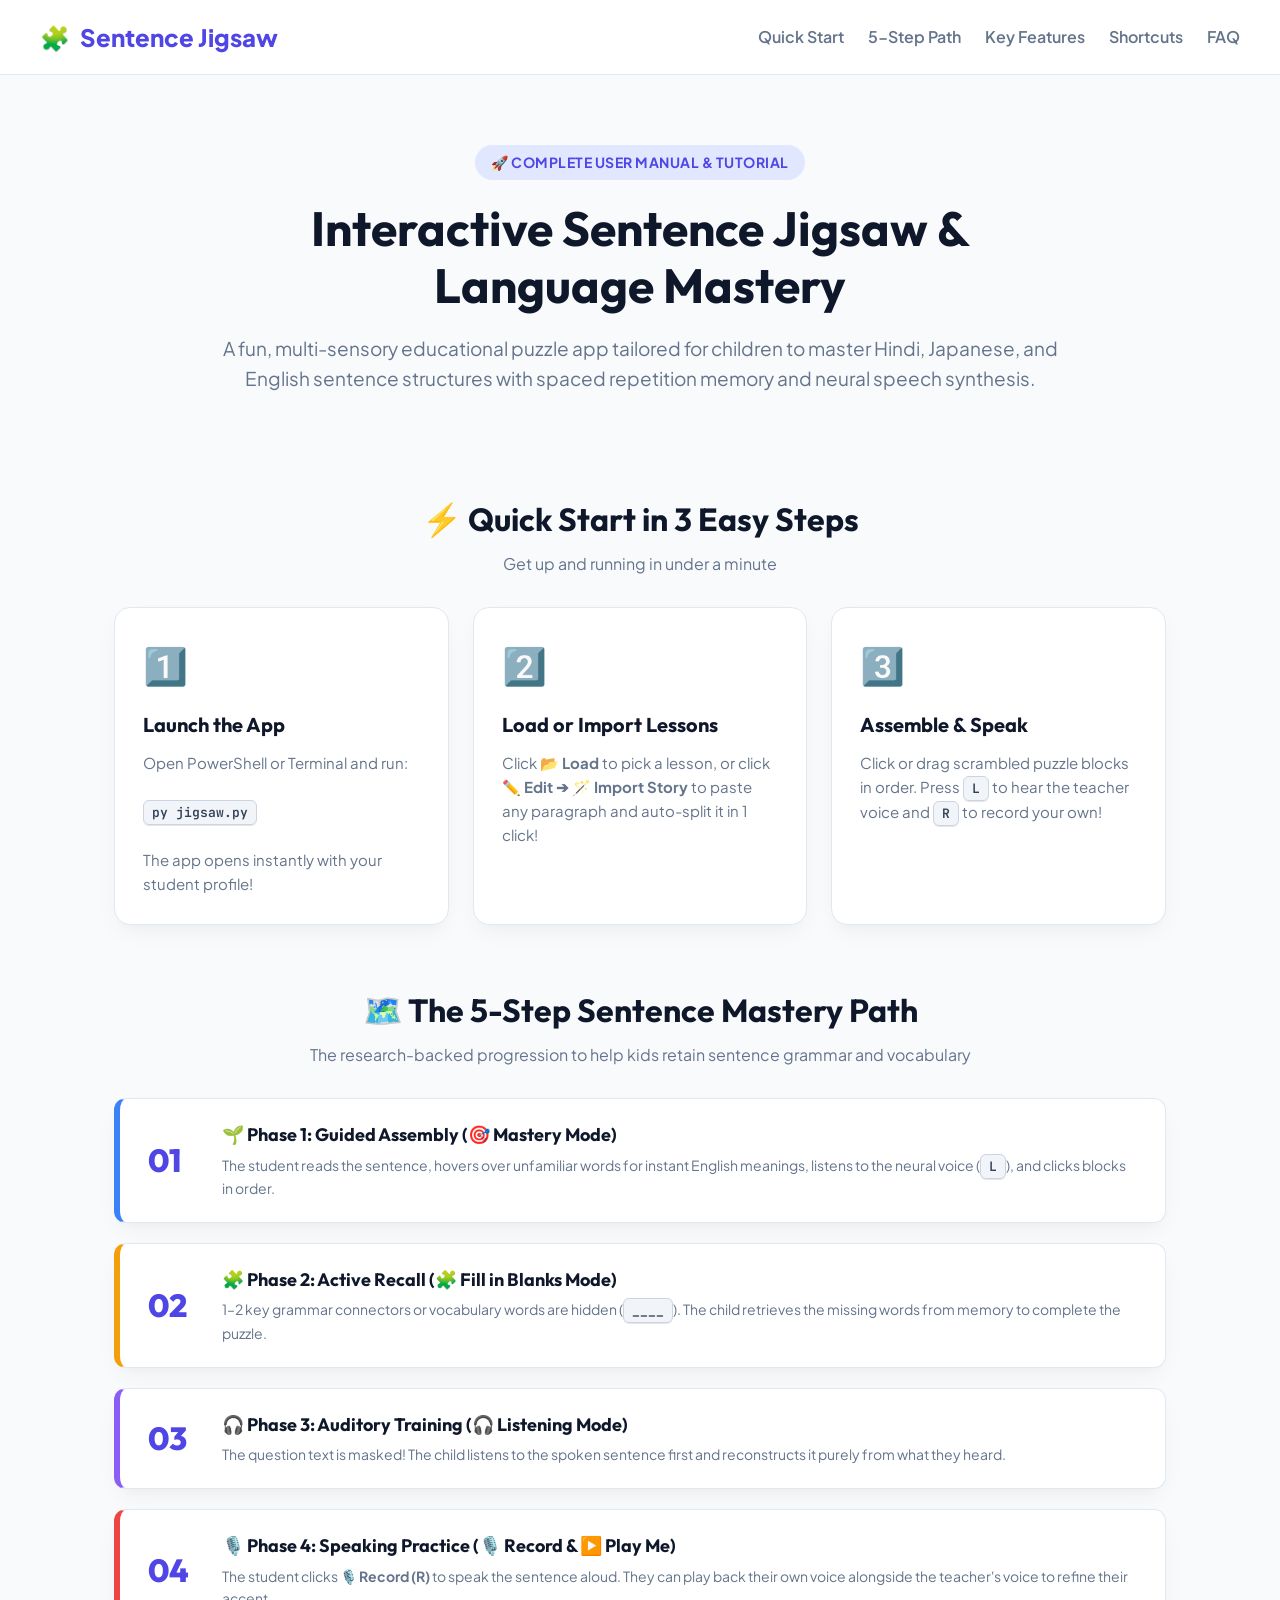
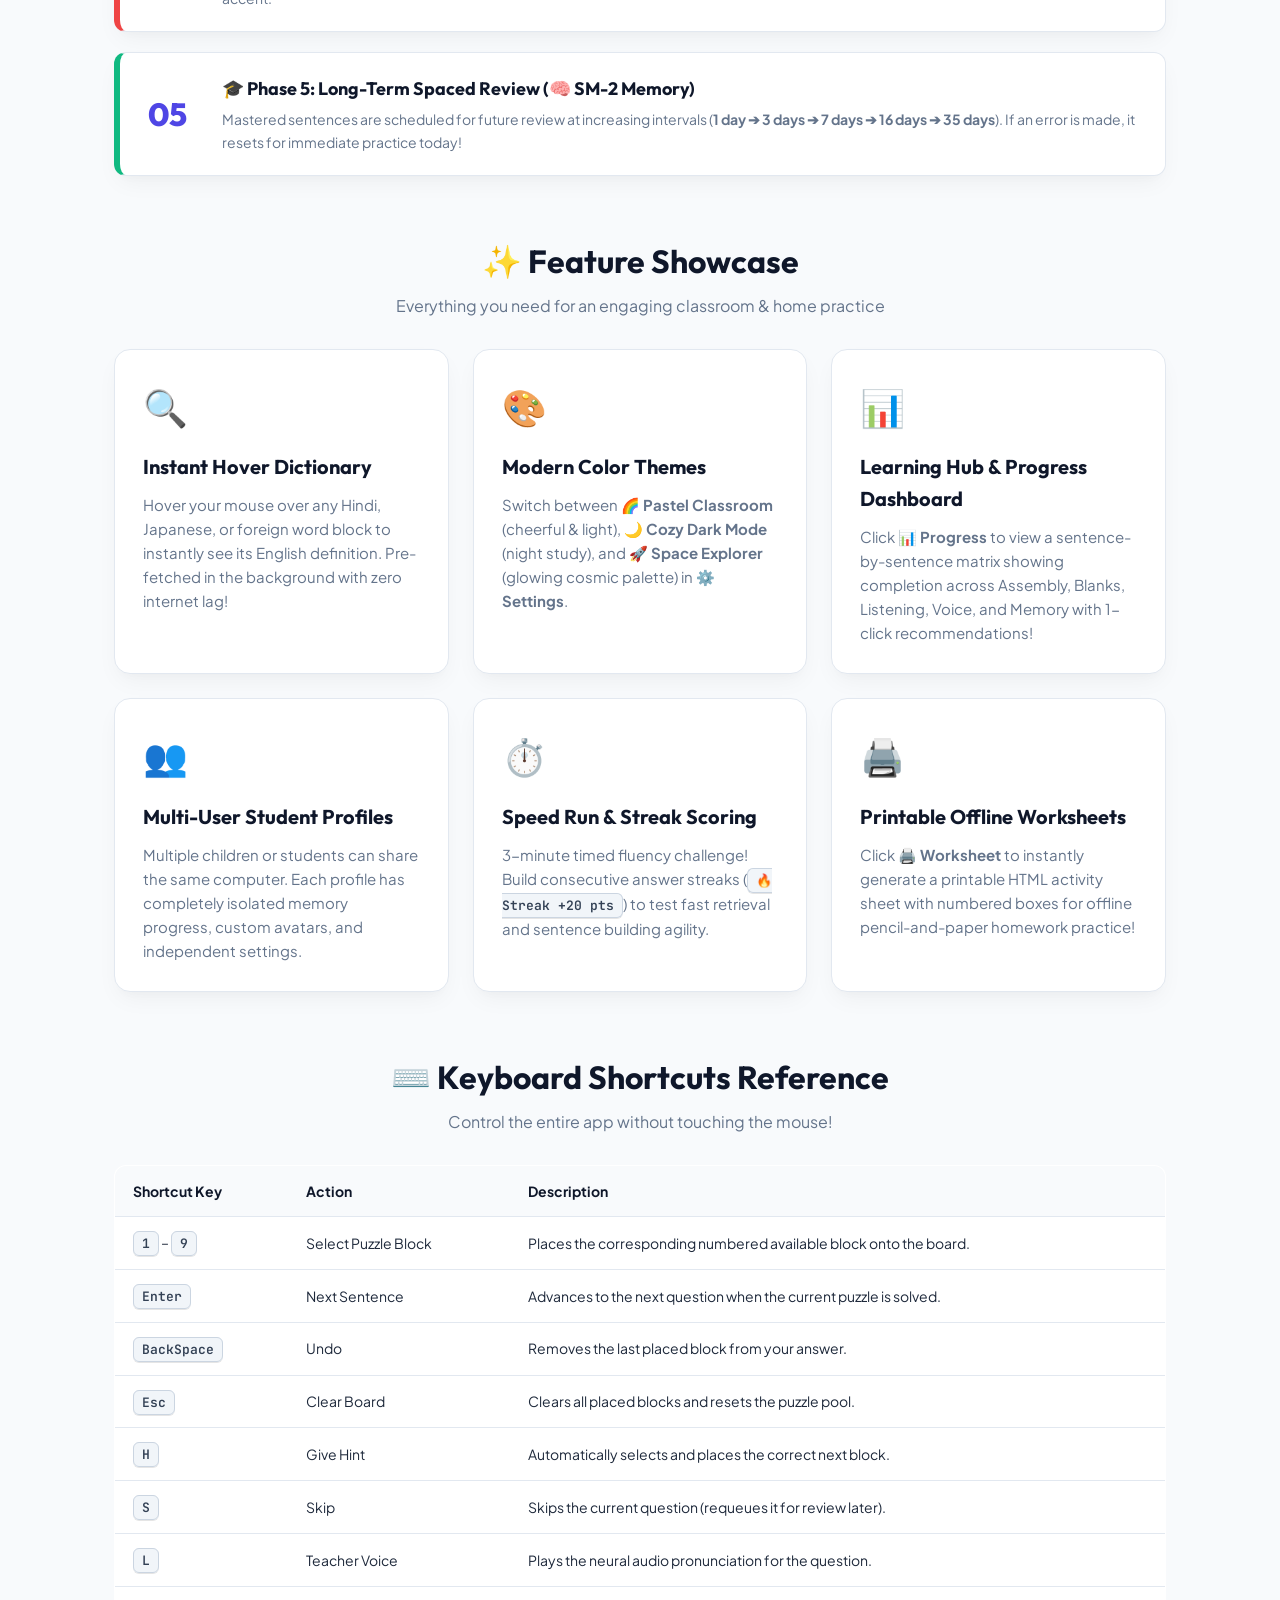
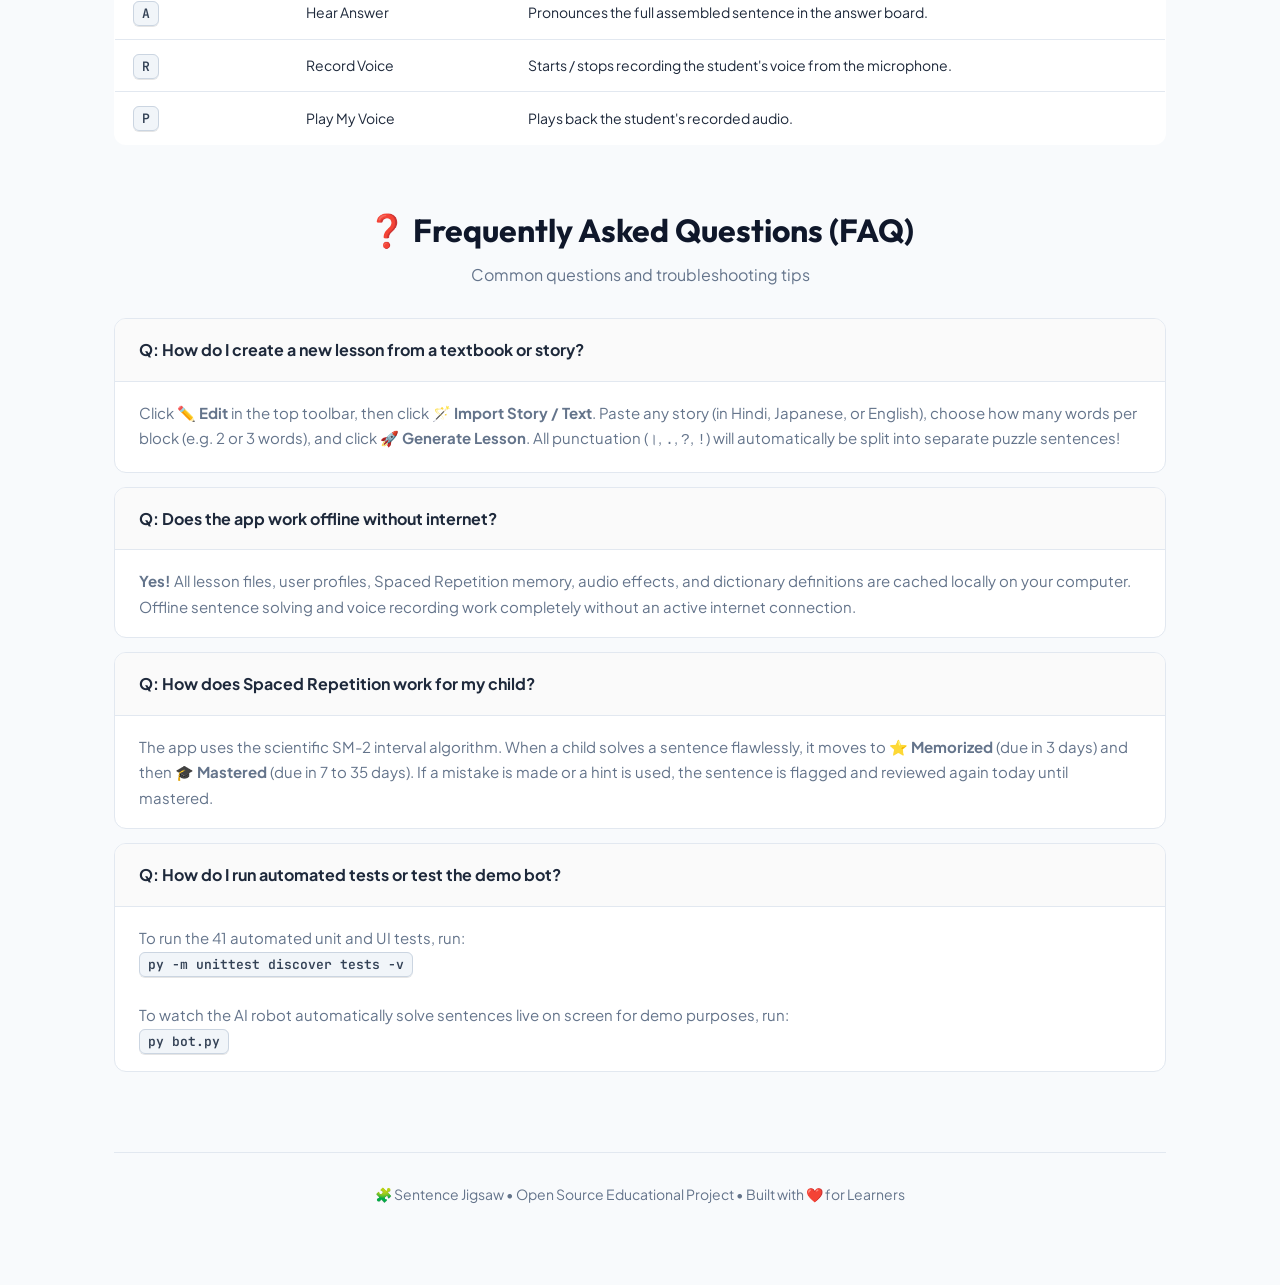
==== usage_guide/index.html @ 9d085e16 "Docs: Add modern HTML User Guide, 5-Step Learning Tutorial, and FAQ in usage_guide/index.html" ====
<!DOCTYPE html>
<html lang="en">
<head>
    <meta charset="UTF-8">
    <meta name="viewport" content="width=device-width, initial-scale=1.0">
    <title>🧩 Sentence Jigsaw — Complete Guide, Tutorial & FAQ</title>
    <link rel="preconnect" href="https://fonts.googleapis.com">
    <link rel="preconnect" href="https://fonts.gstatic.com" crossorigin>
    <link href="https://fonts.googleapis.com/css2?family=Outfit:wght@300;400;600;700;800&family=Plus+Jakarta+Sans:wght@400;500;600;700&family=JetBrains+Mono:wght@400;600&display=swap" rel="stylesheet">
    <style>
        :root {
            --primary: #4f46e5;
            --primary-light: #e0e7ff;
            --accent: #06b6d4;
            --success: #10b981;
            --warning: #f59e0b;
            --danger: #ef4444;
            --dark: #0f172a;
            --card-bg: #ffffff;
            --bg: #f8fafc;
            --text-main: #1e293b;
            --text-muted: #64748b;
            --border: #e2e8f0;
            --shadow: 0 10px 25px -5px rgba(0, 0, 0, 0.05), 0 8px 10px -6px rgba(0, 0, 0, 0.02);
            --radius: 16px;
        }

        * {
            margin: 0;
            padding: 0;
            box-sizing: border-box;
        }

        body {
            font-family: 'Plus Jakarta Sans', sans-serif;
            background-color: var(--bg);
            color: var(--text-main);
            line-height: 1.6;
            padding-bottom: 80px;
        }

        h1, h2, h3, h4 {
            font-family: 'Outfit', sans-serif;
            font-weight: 700;
        }

        /* Top Navbar */
        nav {
            position: sticky;
            top: 0;
            background: rgba(255, 255, 255, 0.9);
            backdrop-filter: blur(12px);
            border-bottom: 1px solid var(--border);
            padding: 18px 40px;
            display: flex;
            justify-content: space-between;
            align-items: center;
            z-index: 100;
        }

        .logo {
            font-size: 24px;
            font-weight: 800;
            color: var(--primary);
            display: flex;
            align-items: center;
            gap: 10px;
        }

        .nav-links {
            display: flex;
            gap: 24px;
            list-style: none;
        }

        .nav-links a {
            text-decoration: none;
            color: var(--text-muted);
            font-weight: 600;
            transition: color 0.2s;
        }

        .nav-links a:hover {
            color: var(--primary);
        }

        /* Hero Header */
        .hero {
            text-align: center;
            padding: 70px 20px 40px;
            max-width: 900px;
            margin: 0 auto;
        }

        .hero-badge {
            display: inline-block;
            background: var(--primary-light);
            color: var(--primary);
            padding: 6px 16px;
            border-radius: 99px;
            font-size: 14px;
            font-weight: 700;
            margin-bottom: 20px;
            letter-spacing: 0.5px;
        }

        .hero h1 {
            font-size: 48px;
            line-height: 1.2;
            color: var(--dark);
            margin-bottom: 18px;
        }

        .hero p {
            font-size: 19px;
            color: var(--text-muted);
            line-height: 1.6;
        }

        /* Container */
        .container {
            max-width: 1100px;
            margin: 0 auto;
            padding: 0 24px;
        }

        /* Section Layout */
        section {
            margin-top: 60px;
        }

        .section-header {
            margin-bottom: 30px;
            text-align: center;
        }

        .section-header h2 {
            font-size: 32px;
            color: var(--dark);
        }

        .section-header p {
            color: var(--text-muted);
            font-size: 16px;
            margin-top: 6px;
        }

        /* Grid Cards */
        .grid-2 {
            display: grid;
            grid-template-columns: repeat(auto-fit, minmax(320px, 1fr));
            gap: 24px;
        }

        .grid-3 {
            display: grid;
            grid-template-columns: repeat(auto-fit, minmax(280px, 1fr));
            gap: 24px;
        }

        .card {
            background: var(--card-bg);
            border: 1px solid var(--border);
            border-radius: var(--radius);
            padding: 28px;
            box-shadow: var(--shadow);
            transition: transform 0.2s, box-shadow 0.2s;
        }

        .card:hover {
            transform: translateY(-4px);
            box-shadow: 0 20px 30px -10px rgba(0, 0, 0, 0.08);
        }

        .card-icon {
            font-size: 36px;
            margin-bottom: 16px;
            display: inline-block;
        }

        .card h3 {
            font-size: 20px;
            margin-bottom: 10px;
            color: var(--dark);
        }

        .card p {
            color: var(--text-muted);
            font-size: 15px;
            line-height: 1.6;
        }

        /* 5-Step Path Flow */
        .path-steps {
            display: flex;
            flex-direction: column;
            gap: 20px;
        }

        .path-step-card {
            background: white;
            border-left: 6px solid var(--primary);
            border-radius: 12px;
            padding: 22px 28px;
            display: flex;
            align-items: center;
            gap: 24px;
            box-shadow: var(--shadow);
            border-top: 1px solid var(--border);
            border-right: 1px solid var(--border);
            border-bottom: 1px solid var(--border);
        }

        .path-num {
            font-size: 32px;
            font-weight: 800;
            color: var(--primary);
            min-width: 50px;
            font-family: 'Outfit', sans-serif;
        }

        .path-content h4 {
            font-size: 18px;
            color: var(--dark);
            margin-bottom: 4px;
        }

        .path-content p {
            color: var(--text-muted);
            font-size: 14px;
        }

        /* Keyboard Hotkey Badge */
        .kbd {
            font-family: 'JetBrains Mono', monospace;
            background: #f1f5f9;
            border: 1px solid #cbd5e1;
            padding: 3px 8px;
            border-radius: 6px;
            font-size: 13px;
            color: #334155;
            font-weight: 600;
            box-shadow: 0 1px 0 rgba(0,0,0,0.1);
        }

        /* FAQ Accordion */
        .faq-item {
            background: white;
            border: 1px solid var(--border);
            border-radius: 12px;
            margin-bottom: 14px;
            overflow: hidden;
        }

        .faq-question {
            padding: 18px 24px;
            font-weight: 700;
            font-size: 16px;
            cursor: pointer;
            display: flex;
            justify-content: space-between;
            align-items: center;
            background: #fafafa;
        }

        .faq-question:hover {
            background: #f4f4f5;
        }

        .faq-answer {
            padding: 18px 24px;
            color: var(--text-muted);
            font-size: 15px;
            line-height: 1.7;
            border-top: 1px solid var(--border);
        }

        /* Table Style */
        table {
            width: 100%;
            border-collapse: collapse;
            margin-top: 16px;
            background: white;
            border-radius: 12px;
            overflow: hidden;
            border: 1px solid var(--border);
        }

        th, td {
            padding: 14px 18px;
            text-align: left;
            border-bottom: 1px solid var(--border);
            font-size: 14px;
        }

        th {
            background: #f8fafc;
            font-weight: 700;
            color: var(--dark);
        }

        /* Footer */
        footer {
            margin-top: 80px;
            text-align: center;
            color: var(--text-muted);
            font-size: 14px;
            border-top: 1px solid var(--border);
            padding-top: 30px;
        }
    </style>
</head>
<body>

    <nav>
        <div class="logo">
            <span>🧩</span> Sentence Jigsaw
        </div>
        <ul class="nav-links">
            <li><a href="#quickstart">Quick Start</a></li>
            <li><a href="#learning-path">5-Step Path</a></li>
            <li><a href="#features">Key Features</a></li>
            <li><a href="#hotkeys">Shortcuts</a></li>
            <li><a href="#faq">FAQ</a></li>
        </ul>
    </nav>

    <div class="hero">
        <div class="hero-badge">🚀 COMPLETE USER MANUAL & TUTORIAL</div>
        <h1>Interactive Sentence Jigsaw & Language Mastery</h1>
        <p>A fun, multi-sensory educational puzzle app tailored for children to master Hindi, Japanese, and English sentence structures with spaced repetition memory and neural speech synthesis.</p>
    </div>

    <div class="container">

        <!-- 🚀 Quick Start -->
        <section id="quickstart">
            <div class="section-header">
                <h2>⚡ Quick Start in 3 Easy Steps</h2>
                <p>Get up and running in under a minute</p>
            </div>

            <div class="grid-3">
                <div class="card">
                    <div class="card-icon">1️⃣</div>
                    <h3>Launch the App</h3>
                    <p>Open PowerShell or Terminal and run:<br><br><span class="kbd">py jigsaw.py</span><br><br>The app opens instantly with your student profile!</p>
                </div>
                <div class="card">
                    <div class="card-icon">2️⃣</div>
                    <h3>Load or Import Lessons</h3>
                    <p>Click <b>📂 Load</b> to pick a lesson, or click <b>✏️ Edit ➔ 🪄 Import Story</b> to paste any paragraph and auto-split it in 1 click!</p>
                </div>
                <div class="card">
                    <div class="card-icon">3️⃣</div>
                    <h3>Assemble & Speak</h3>
                    <p>Click or drag scrambled puzzle blocks in order. Press <span class="kbd">L</span> to hear the teacher voice and <span class="kbd">R</span> to record your own!</p>
                </div>
            </div>
        </section>

        <!-- 🗺️ 5-Step Learning Path -->
        <section id="learning-path">
            <div class="section-header">
                <h2>🗺️ The 5-Step Sentence Mastery Path</h2>
                <p>The research-backed progression to help kids retain sentence grammar and vocabulary</p>
            </div>

            <div class="path-steps">
                <div class="path-step-card" style="border-left-color: #3b82f6;">
                    <div class="path-num">01</div>
                    <div class="path-content">
                        <h4>🌱 Phase 1: Guided Assembly (🎯 Mastery Mode)</h4>
                        <p>The student reads the sentence, hovers over unfamiliar words for instant English meanings, listens to the neural voice (<span class="kbd">L</span>), and clicks blocks in order.</p>
                    </div>
                </div>

                <div class="path-step-card" style="border-left-color: #f59e0b;">
                    <div class="path-num">02</div>
                    <div class="path-content">
                        <h4>🧩 Phase 2: Active Recall (🧩 Fill in Blanks Mode)</h4>
                        <p>1–2 key grammar connectors or vocabulary words are hidden (<span class="kbd">____</span>). The child retrieves the missing words from memory to complete the puzzle.</p>
                    </div>
                </div>

                <div class="path-step-card" style="border-left-color: #8b5cf6;">
                    <div class="path-num">03</div>
                    <div class="path-content">
                        <h4>🎧 Phase 3: Auditory Training (🎧 Listening Mode)</h4>
                        <p>The question text is masked! The child listens to the spoken sentence first and reconstructs it purely from what they heard.</p>
                    </div>
                </div>

                <div class="path-step-card" style="border-left-color: #ef4444;">
                    <div class="path-num">04</div>
                    <div class="path-content">
                        <h4>🎙️ Phase 4: Speaking Practice (🎙️ Record & ▶️ Play Me)</h4>
                        <p>The student clicks <b>🎙️ Record (R)</b> to speak the sentence aloud. They can play back their own voice alongside the teacher's voice to refine their accent.</p>
                    </div>
                </div>

                <div class="path-step-card" style="border-left-color: #10b981;">
                    <div class="path-num">05</div>
                    <div class="path-content">
                        <h4>🎓 Phase 5: Long-Term Spaced Review (🧠 SM-2 Memory)</h4>
                        <p>Mastered sentences are scheduled for future review at increasing intervals (<b>1 day ➔ 3 days ➔ 7 days ➔ 16 days ➔ 35 days</b>). If an error is made, it resets for immediate practice today!</p>
                    </div>
                </div>
            </div>
        </section>

        <!-- 🌟 Core Features Breakdown -->
        <section id="features">
            <div class="section-header">
                <h2>✨ Feature Showcase</h2>
                <p>Everything you need for an engaging classroom & home practice</p>
            </div>

            <div class="grid-2">
                <div class="card">
                    <div class="card-icon">🔍</div>
                    <h3>Instant Hover Dictionary</h3>
                    <p>Hover your mouse over any Hindi, Japanese, or foreign word block to instantly see its English definition. Pre-fetched in the background with zero internet lag!</p>
                </div>

                <div class="card">
                    <div class="card-icon">🎨</div>
                    <h3>Modern Color Themes</h3>
                    <p>Switch between <b>🌈 Pastel Classroom</b> (cheerful & light), <b>🌙 Cozy Dark Mode</b> (night study), and <b>🚀 Space Explorer</b> (glowing cosmic palette) in <b>⚙️ Settings</b>.</p>
                </div>

                <div class="card">
                    <div class="card-icon">📊</div>
                    <h3>Learning Hub & Progress Dashboard</h3>
                    <p>Click <b>📊 Progress</b> to view a sentence-by-sentence matrix showing completion across Assembly, Blanks, Listening, Voice, and Memory with 1-click recommendations!</p>
                </div>

                <div class="card">
                    <div class="card-icon">👥</div>
                    <h3>Multi-User Student Profiles</h3>
                    <p>Multiple children or students can share the same computer. Each profile has completely isolated memory progress, custom avatars, and independent settings.</p>
                </div>

                <div class="card">
                    <div class="card-icon">⏱️</div>
                    <h3>Speed Run & Streak Scoring</h3>
                    <p>3-minute timed fluency challenge! Build consecutive answer streaks (<span class="kbd">🔥 Streak +20 pts</span>) to test fast retrieval and sentence building agility.</p>
                </div>

                <div class="card">
                    <div class="card-icon">🖨️</div>
                    <h3>Printable Offline Worksheets</h3>
                    <p>Click <b>🖨️ Worksheet</b> to instantly generate a printable HTML activity sheet with numbered boxes for offline pencil-and-paper homework practice!</p>
                </div>
            </div>
        </section>

        <!-- ⌨️ Hotkeys Reference -->
        <section id="hotkeys">
            <div class="section-header">
                <h2>⌨️ Keyboard Shortcuts Reference</h2>
                <p>Control the entire app without touching the mouse!</p>
            </div>

            <table>
                <thead>
                    <tr>
                        <th>Shortcut Key</th>
                        <th>Action</th>
                        <th>Description</th>
                    </tr>
                </thead>
                <tbody>
                    <tr>
                        <td><span class="kbd">1</span> – <span class="kbd">9</span></td>
                        <td>Select Puzzle Block</td>
                        <td>Places the corresponding numbered available block onto the board.</td>
                    </tr>
                    <tr>
                        <td><span class="kbd">Enter</span></td>
                        <td>Next Sentence</td>
                        <td>Advances to the next question when the current puzzle is solved.</td>
                    </tr>
                    <tr>
                        <td><span class="kbd">BackSpace</span></td>
                        <td>Undo</td>
                        <td>Removes the last placed block from your answer.</td>
                    </tr>
                    <tr>
                        <td><span class="kbd">Esc</span></td>
                        <td>Clear Board</td>
                        <td>Clears all placed blocks and resets the puzzle pool.</td>
                    </tr>
                    <tr>
                        <td><span class="kbd">H</span></td>
                        <td>Give Hint</td>
                        <td>Automatically selects and places the correct next block.</td>
                    </tr>
                    <tr>
                        <td><span class="kbd">S</span></td>
                        <td>Skip</td>
                        <td>Skips the current question (requeues it for review later).</td>
                    </tr>
                    <tr>
                        <td><span class="kbd">L</span></td>
                        <td>Teacher Voice</td>
                        <td>Plays the neural audio pronunciation for the question.</td>
                    </tr>
                    <tr>
                        <td><span class="kbd">A</span></td>
                        <td>Hear Answer</td>
                        <td>Pronounces the full assembled sentence in the answer board.</td>
                    </tr>
                    <tr>
                        <td><span class="kbd">R</span></td>
                        <td>Record Voice</td>
                        <td>Starts / stops recording the student's voice from the microphone.</td>
                    </tr>
                    <tr>
                        <td><span class="kbd">P</span></td>
                        <td>Play My Voice</td>
                        <td>Plays back the student's recorded audio.</td>
                    </tr>
                </tbody>
            </table>
        </section>

        <!-- ❓ Frequently Asked Questions -->
        <section id="faq">
            <div class="section-header">
                <h2>❓ Frequently Asked Questions (FAQ)</h2>
                <p>Common questions and troubleshooting tips</p>
            </div>

            <div class="faq-item">
                <div class="faq-question">
                    <span>Q: How do I create a new lesson from a textbook or story?</span>
                </div>
                <div class="faq-answer">
                    Click <b>✏️ Edit</b> in the top toolbar, then click <b>🪄 Import Story / Text</b>. Paste any story (in Hindi, Japanese, or English), choose how many words per block (e.g. 2 or 3 words), and click <b>🚀 Generate Lesson</b>. All punctuation (<code>।</code>, <code>.</code>, <code>?</code>, <code>!</code>) will automatically be split into separate puzzle sentences!
                </div>
            </div>

            <div class="faq-item">
                <div class="faq-question">
                    <span>Q: Does the app work offline without internet?</span>
                </div>
                <div class="faq-answer">
                    <b>Yes!</b> All lesson files, user profiles, Spaced Repetition memory, audio effects, and dictionary definitions are cached locally on your computer. Offline sentence solving and voice recording work completely without an active internet connection.
                </div>
            </div>

            <div class="faq-item">
                <div class="faq-question">
                    <span>Q: How does Spaced Repetition work for my child?</span>
                </div>
                <div class="faq-answer">
                    The app uses the scientific SM-2 interval algorithm. When a child solves a sentence flawlessly, it moves to <b>⭐ Memorized</b> (due in 3 days) and then <b>🎓 Mastered</b> (due in 7 to 35 days). If a mistake is made or a hint is used, the sentence is flagged and reviewed again today until mastered.
                </div>
            </div>

            <div class="faq-item">
                <div class="faq-question">
                    <span>Q: How do I run automated tests or test the demo bot?</span>
                </div>
                <div class="faq-answer">
                    To run the 41 automated unit and UI tests, run:<br>
                    <span class="kbd">py -m unittest discover tests -v</span><br><br>
                    To watch the AI robot automatically solve sentences live on screen for demo purposes, run:<br>
                    <span class="kbd">py bot.py</span>
                </div>
            </div>
        </section>

        <footer>
            <p>🧩 Sentence Jigsaw • Open Source Educational Project • Built with ❤️ for Learners</p>
        </footer>

    </div>

</body>
</html>
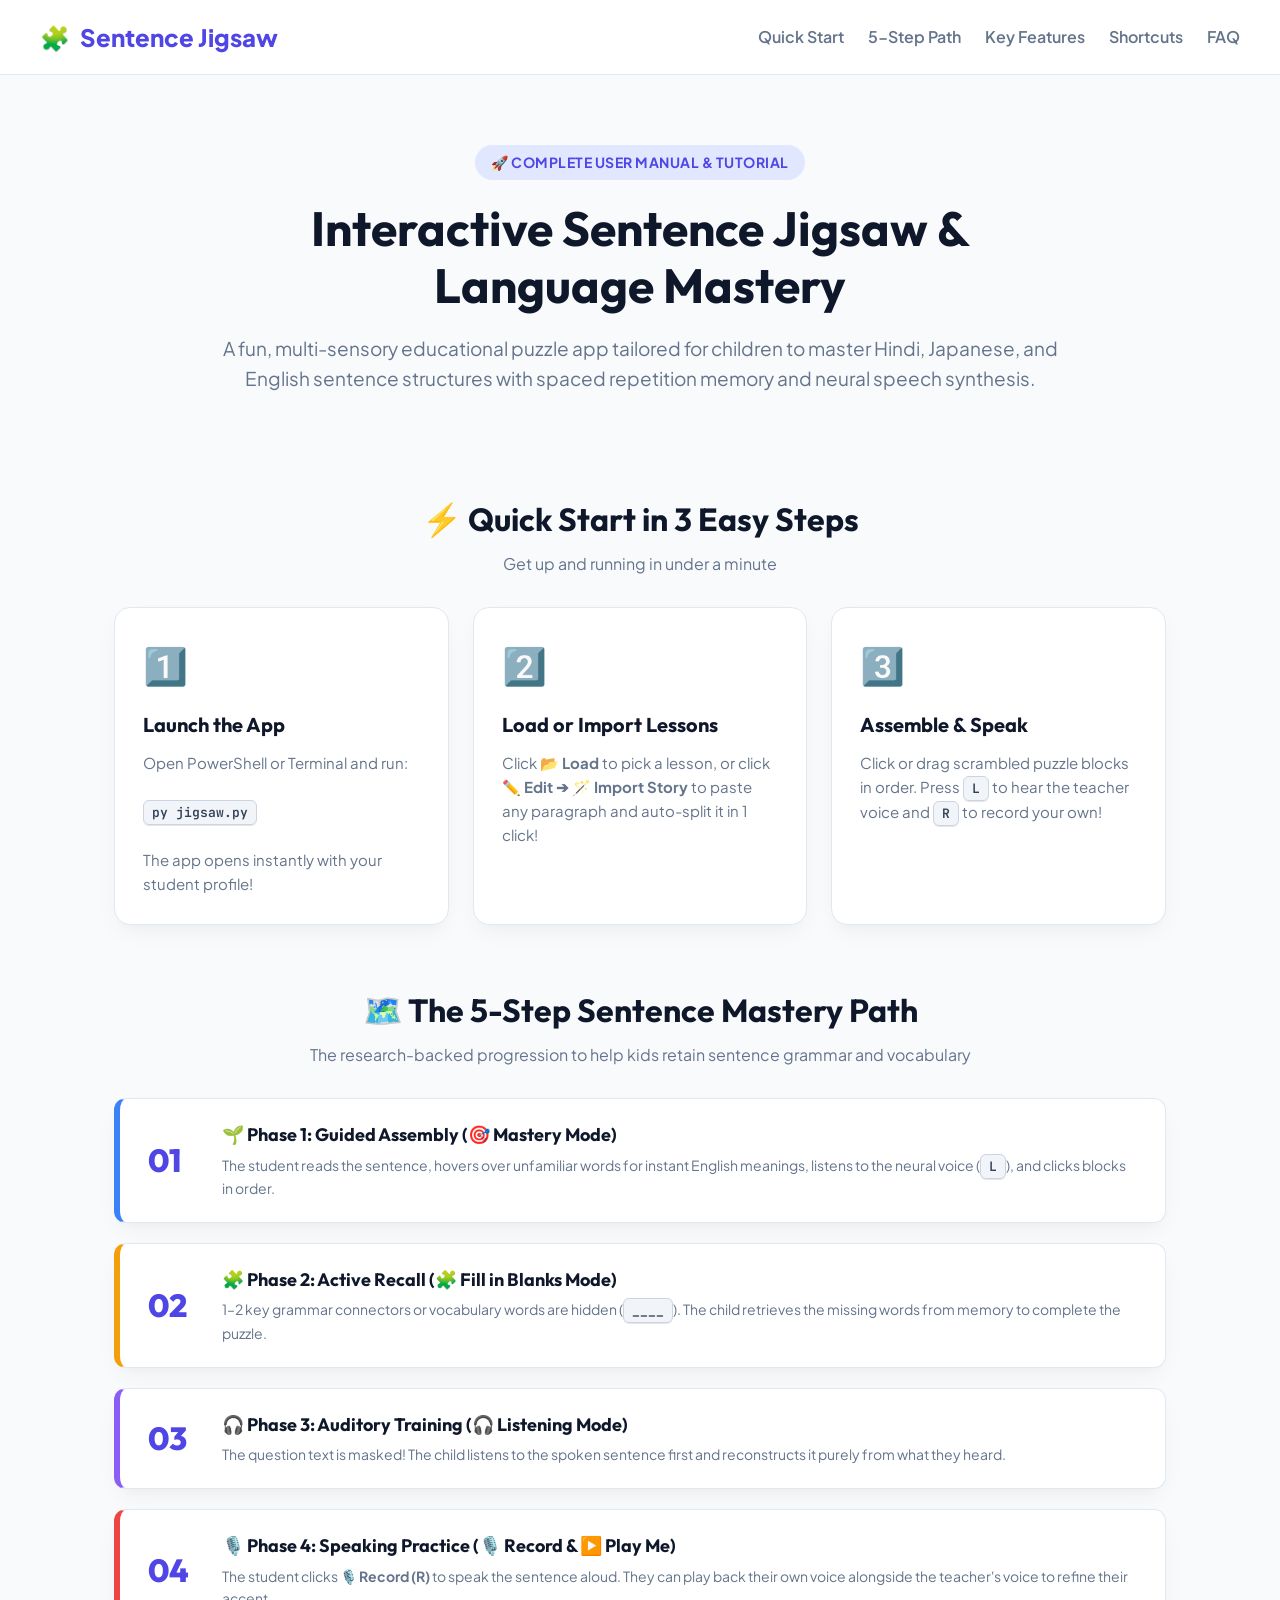
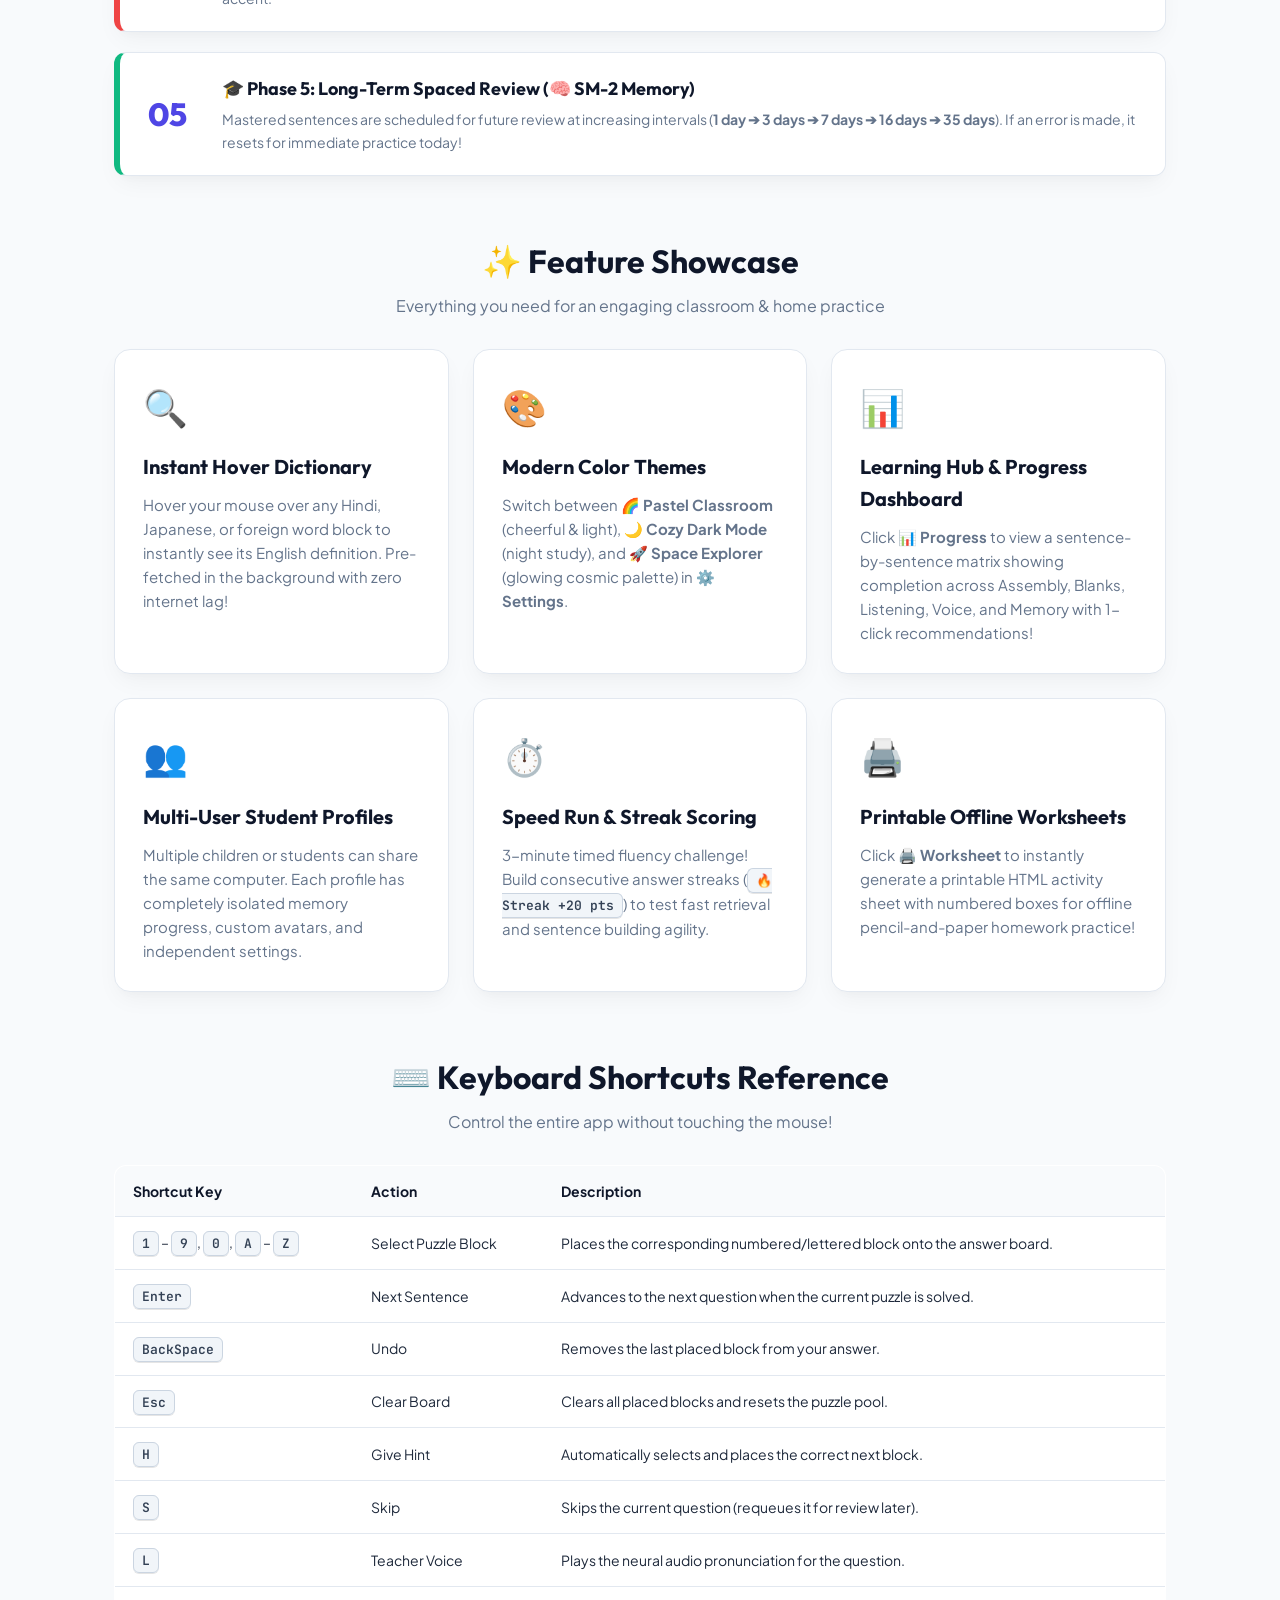
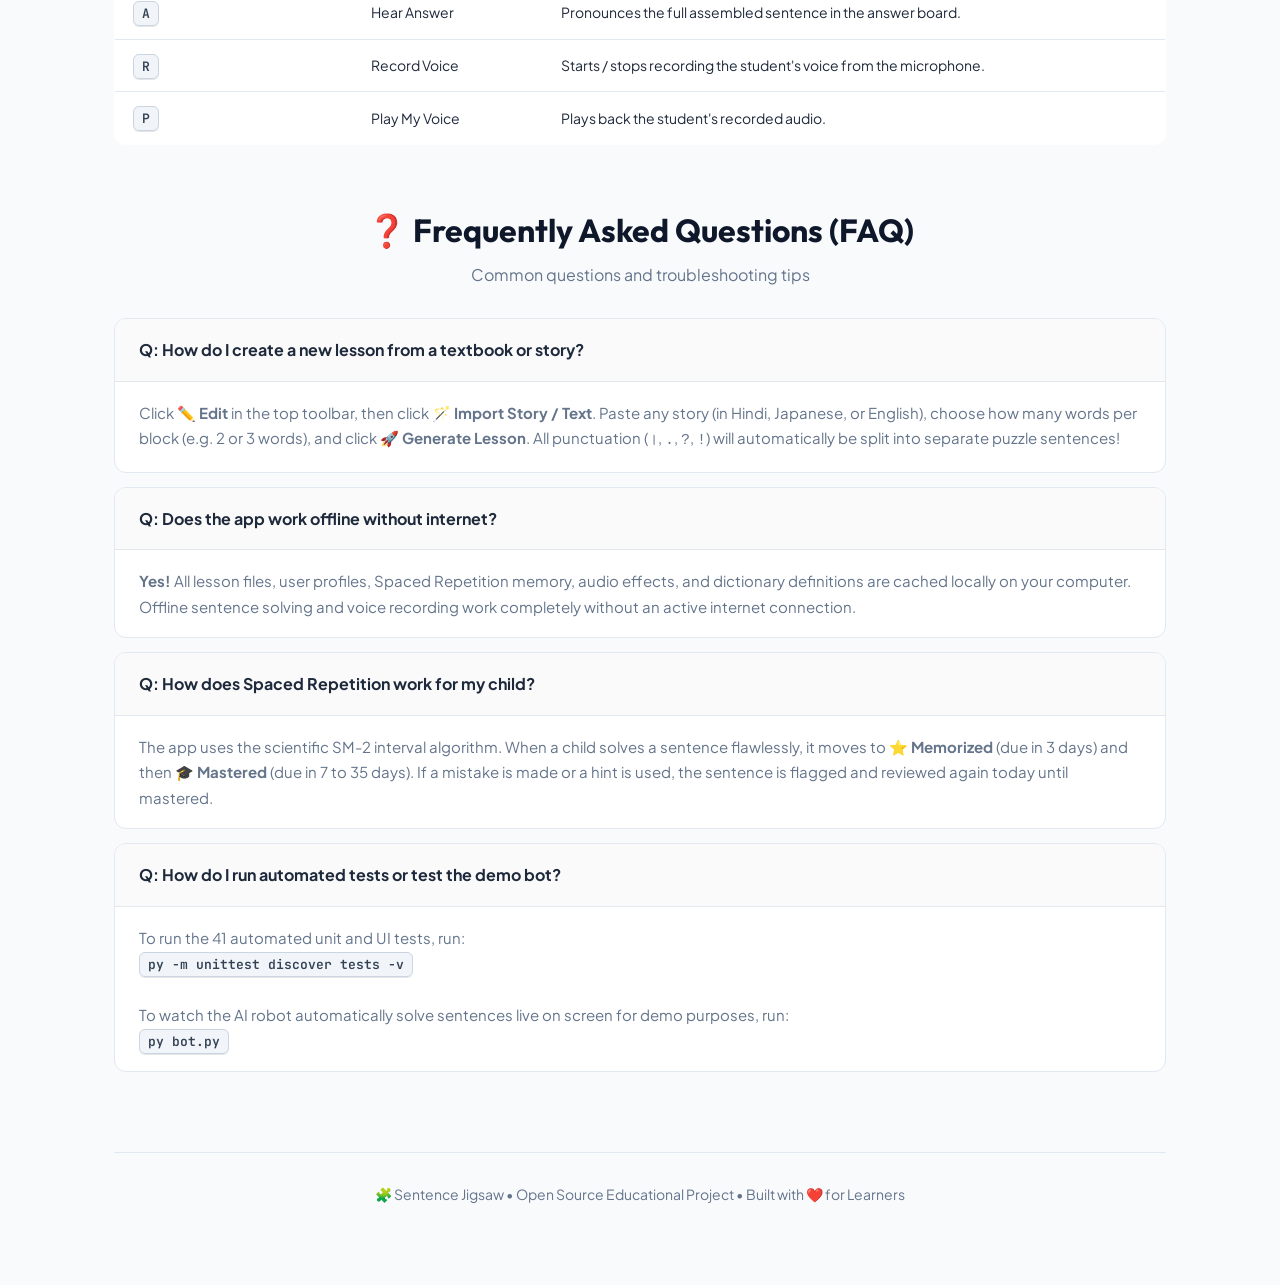
==== commit b7eaf9c7: "Feat: Add Triple-Pipe (|||) delimiter support, Hindi Purna Viram auto-completion, and extended 0-9 +" ====
--- a/usage_guide/index.html
+++ b/usage_guide/index.html
@@ -470,11 +470,10 @@
                         <th>Description</th>
                     </tr>
                 </thead>
-                <tbody>
-                    <tr>
-                        <td><span class="kbd">1</span> – <span class="kbd">9</span></td>
+                    <tr>
+                        <td><span class="kbd">1</span> – <span class="kbd">9</span>, <span class="kbd">0</span>, <span class="kbd">A</span> – <span class="kbd">Z</span></td>
                         <td>Select Puzzle Block</td>
-                        <td>Places the corresponding numbered available block onto the board.</td>
+                        <td>Places the corresponding numbered/lettered block onto the answer board.</td>
                     </tr>
                     <tr>
                         <td><span class="kbd">Enter</span></td>
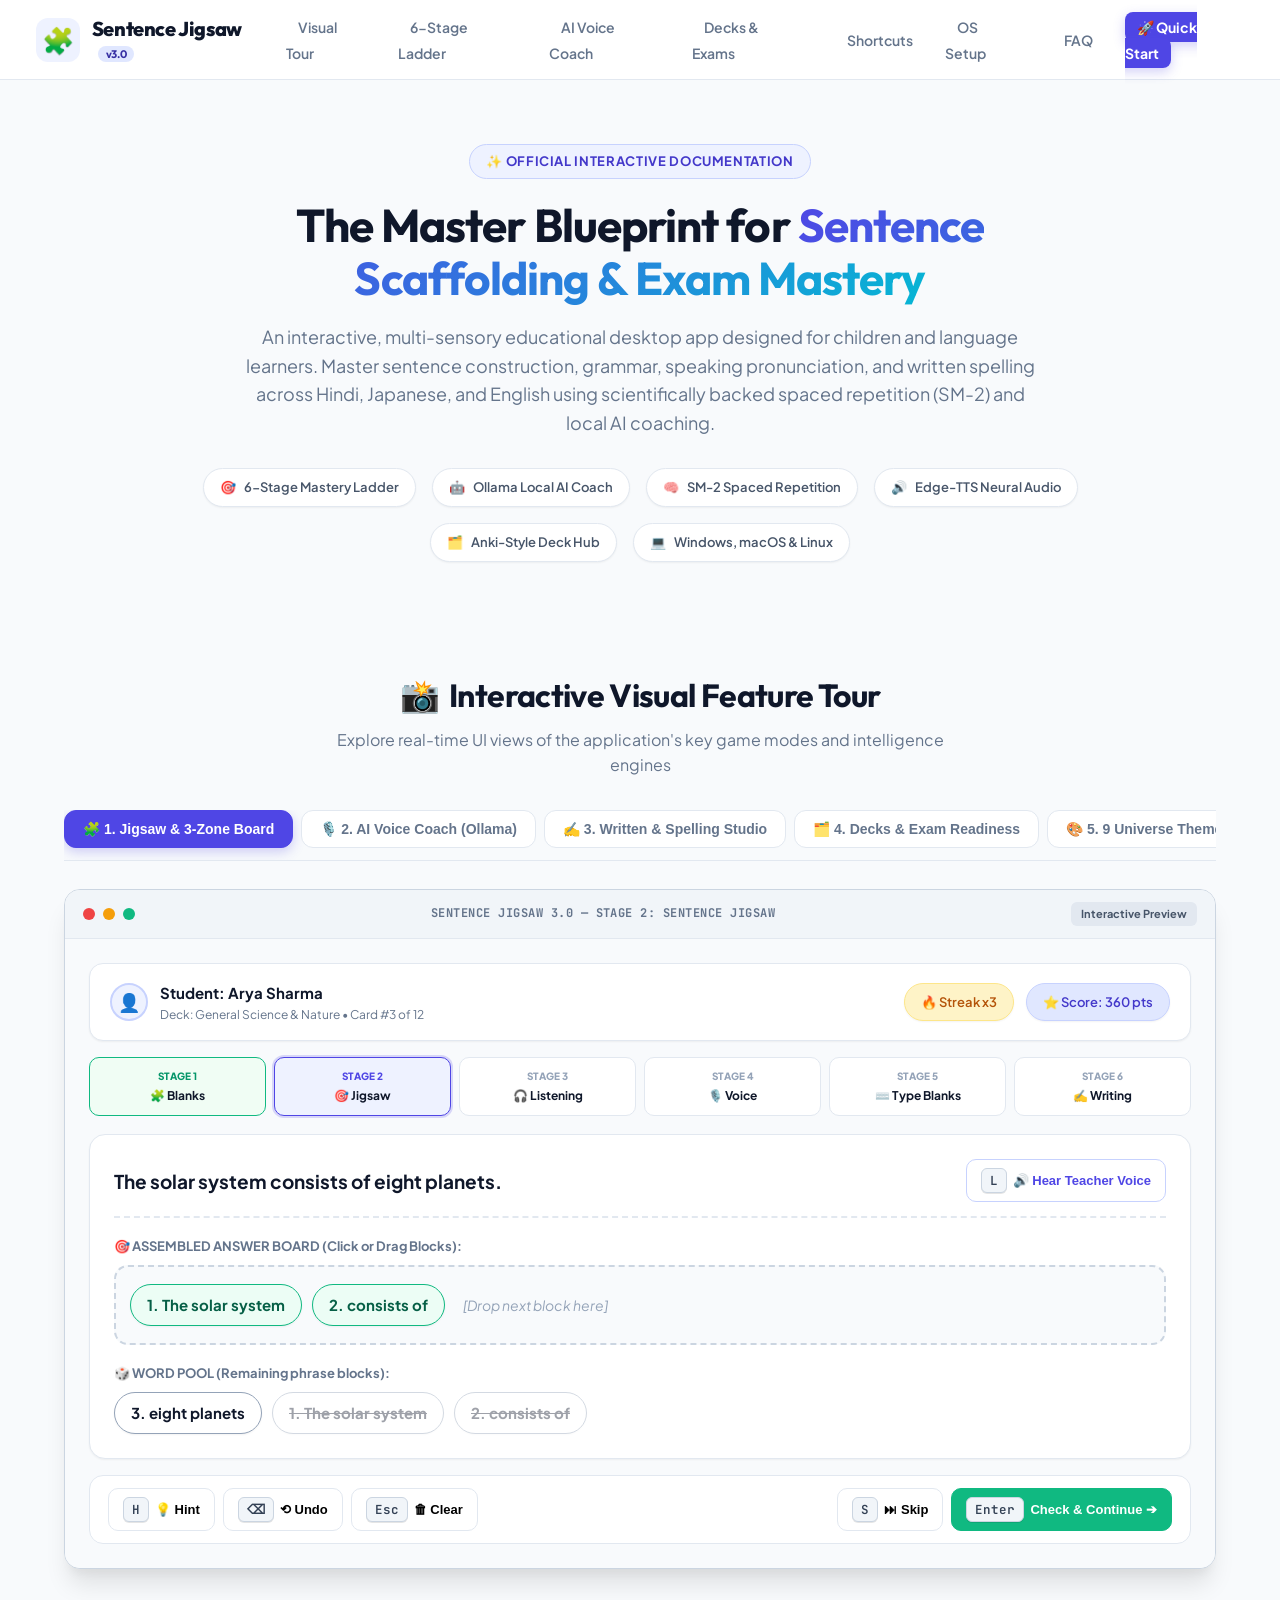
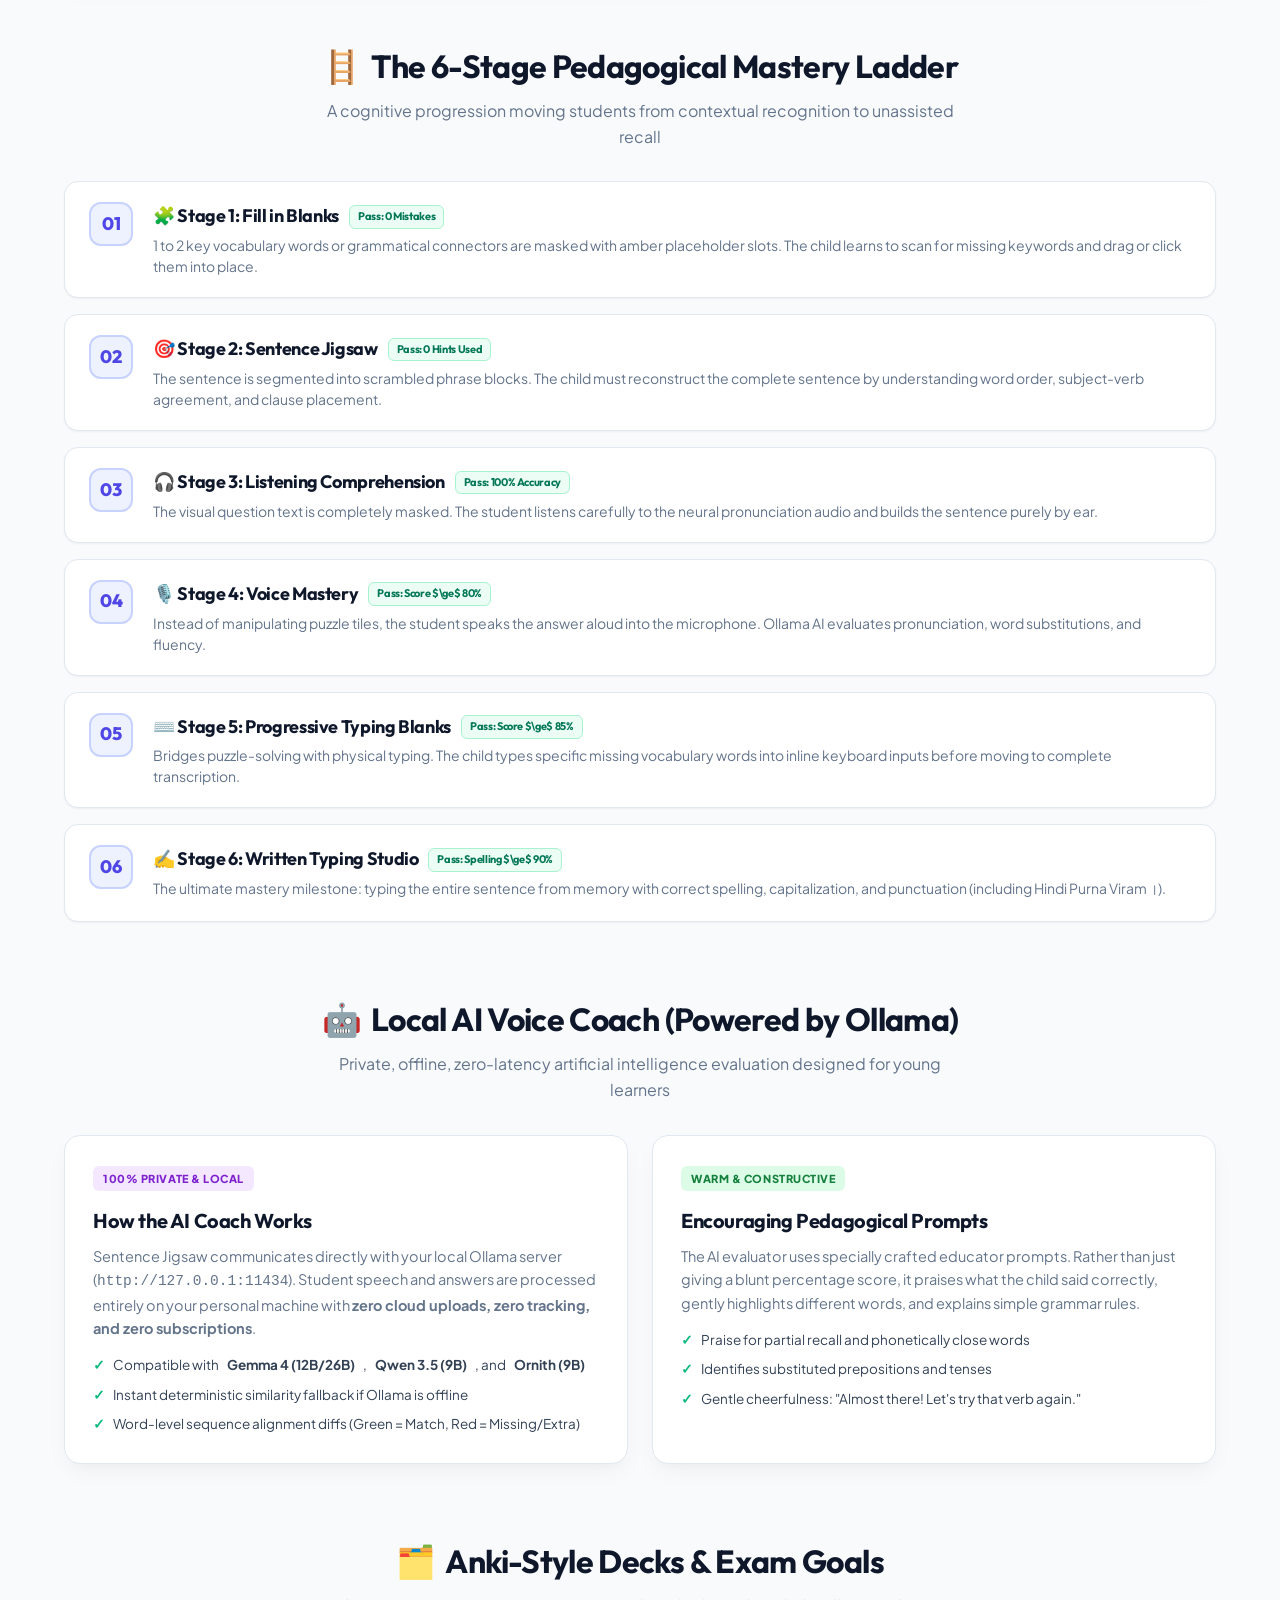
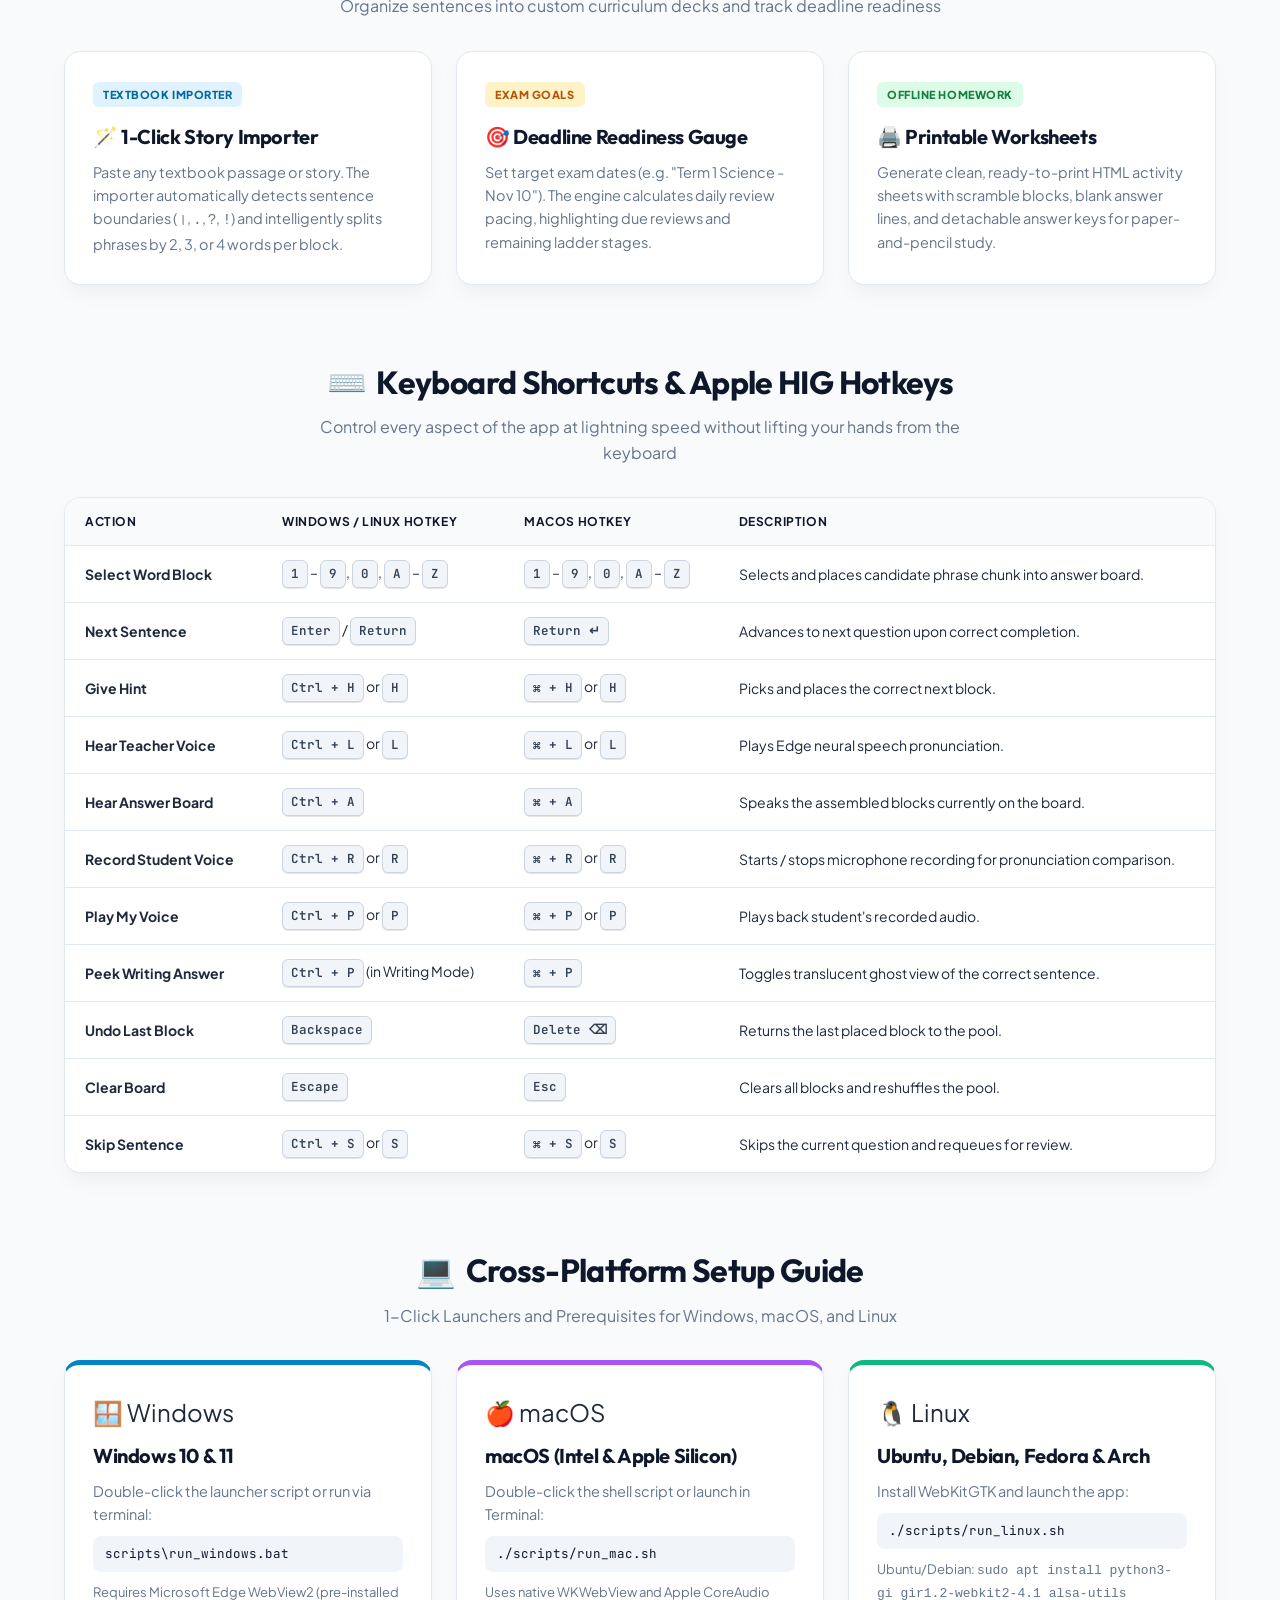
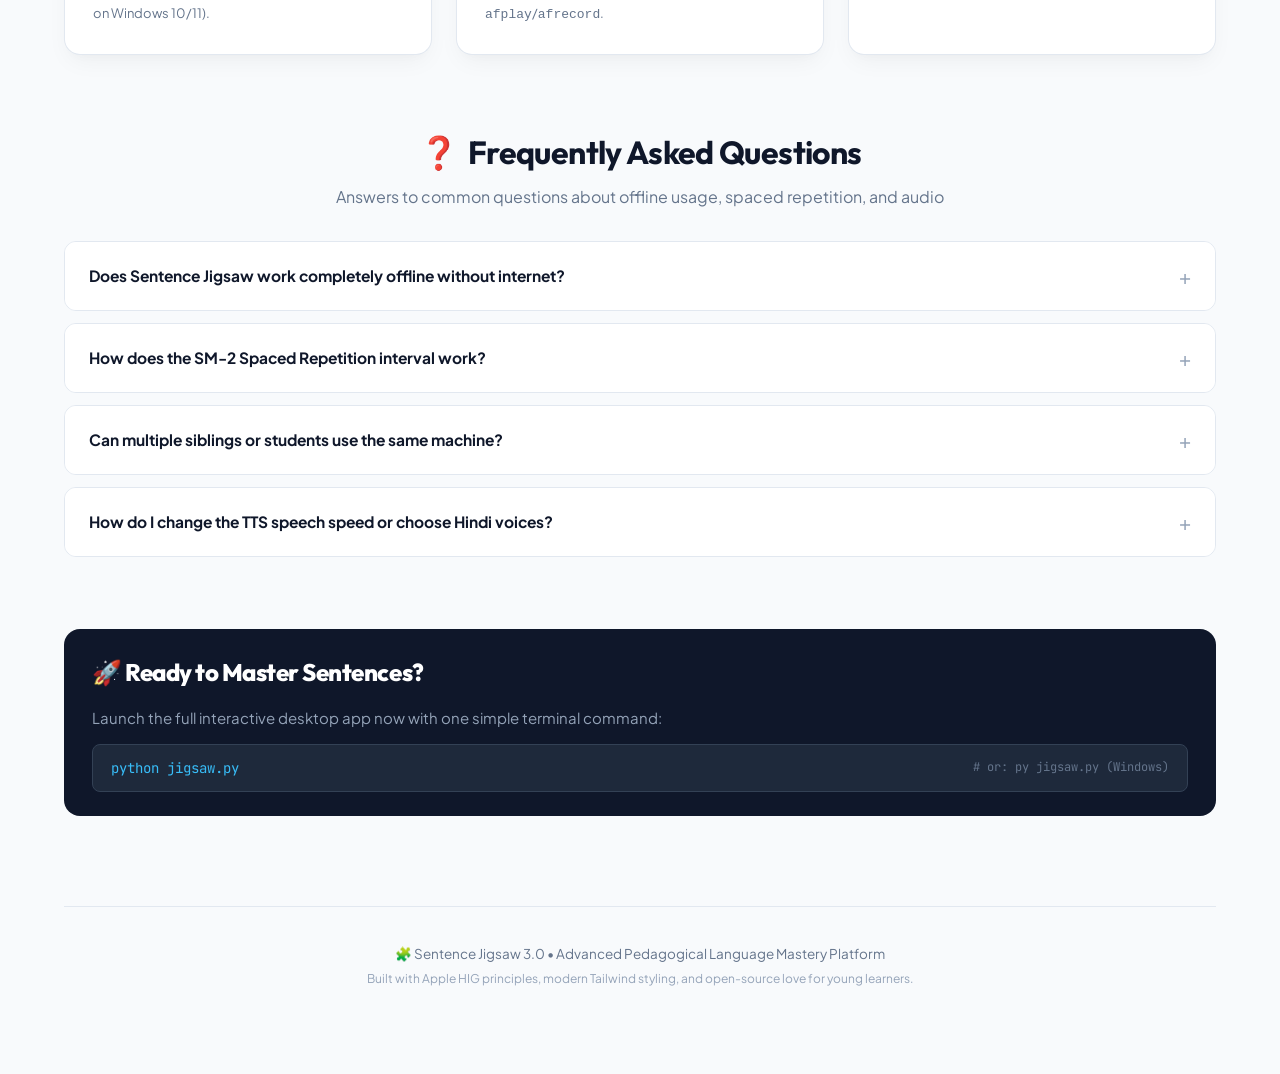
==== commit a3ce258c: "docs: update comprehensive HTML usage guide with interactive screenshots and 6-stage feature manual" ====
--- a/usage_guide/index.html
+++ b/usage_guide/index.html
@@ -1,581 +1,1535 @@
 <!DOCTYPE html>
 <html lang="en">
 <head>
-    <meta charset="UTF-8">
-    <meta name="viewport" content="width=device-width, initial-scale=1.0">
-    <title>🧩 Sentence Jigsaw — Complete Guide, Tutorial & FAQ</title>
-    <link rel="preconnect" href="https://fonts.googleapis.com">
-    <link rel="preconnect" href="https://fonts.gstatic.com" crossorigin>
-    <link href="https://fonts.googleapis.com/css2?family=Outfit:wght@300;400;600;700;800&family=Plus+Jakarta+Sans:wght@400;500;600;700&family=JetBrains+Mono:wght@400;600&display=swap" rel="stylesheet">
-    <style>
-        :root {
-            --primary: #4f46e5;
-            --primary-light: #e0e7ff;
-            --accent: #06b6d4;
-            --success: #10b981;
-            --warning: #f59e0b;
-            --danger: #ef4444;
-            --dark: #0f172a;
-            --card-bg: #ffffff;
-            --bg: #f8fafc;
-            --text-main: #1e293b;
-            --text-muted: #64748b;
-            --border: #e2e8f0;
-            --shadow: 0 10px 25px -5px rgba(0, 0, 0, 0.05), 0 8px 10px -6px rgba(0, 0, 0, 0.02);
-            --radius: 16px;
-        }
-
-        * {
-            margin: 0;
-            padding: 0;
-            box-sizing: border-box;
-        }
-
-        body {
-            font-family: 'Plus Jakarta Sans', sans-serif;
-            background-color: var(--bg);
-            color: var(--text-main);
-            line-height: 1.6;
-            padding-bottom: 80px;
-        }
-
-        h1, h2, h3, h4 {
-            font-family: 'Outfit', sans-serif;
-            font-weight: 700;
-        }
-
-        /* Top Navbar */
-        nav {
-            position: sticky;
-            top: 0;
-            background: rgba(255, 255, 255, 0.9);
-            backdrop-filter: blur(12px);
-            border-bottom: 1px solid var(--border);
-            padding: 18px 40px;
-            display: flex;
-            justify-content: space-between;
-            align-items: center;
-            z-index: 100;
-        }
-
-        .logo {
-            font-size: 24px;
-            font-weight: 800;
-            color: var(--primary);
-            display: flex;
-            align-items: center;
-            gap: 10px;
-        }
-
-        .nav-links {
-            display: flex;
-            gap: 24px;
-            list-style: none;
-        }
-
-        .nav-links a {
-            text-decoration: none;
-            color: var(--text-muted);
-            font-weight: 600;
-            transition: color 0.2s;
-        }
-
-        .nav-links a:hover {
-            color: var(--primary);
-        }
-
-        /* Hero Header */
-        .hero {
-            text-align: center;
-            padding: 70px 20px 40px;
-            max-width: 900px;
-            margin: 0 auto;
-        }
-
-        .hero-badge {
-            display: inline-block;
-            background: var(--primary-light);
-            color: var(--primary);
-            padding: 6px 16px;
-            border-radius: 99px;
-            font-size: 14px;
-            font-weight: 700;
-            margin-bottom: 20px;
-            letter-spacing: 0.5px;
-        }
-
-        .hero h1 {
-            font-size: 48px;
-            line-height: 1.2;
-            color: var(--dark);
-            margin-bottom: 18px;
-        }
-
-        .hero p {
-            font-size: 19px;
-            color: var(--text-muted);
-            line-height: 1.6;
-        }
-
-        /* Container */
-        .container {
-            max-width: 1100px;
-            margin: 0 auto;
-            padding: 0 24px;
-        }
-
-        /* Section Layout */
-        section {
-            margin-top: 60px;
-        }
-
-        .section-header {
-            margin-bottom: 30px;
-            text-align: center;
-        }
-
-        .section-header h2 {
-            font-size: 32px;
-            color: var(--dark);
-        }
-
-        .section-header p {
-            color: var(--text-muted);
-            font-size: 16px;
-            margin-top: 6px;
-        }
-
-        /* Grid Cards */
-        .grid-2 {
-            display: grid;
-            grid-template-columns: repeat(auto-fit, minmax(320px, 1fr));
-            gap: 24px;
-        }
-
-        .grid-3 {
-            display: grid;
-            grid-template-columns: repeat(auto-fit, minmax(280px, 1fr));
-            gap: 24px;
-        }
-
-        .card {
-            background: var(--card-bg);
-            border: 1px solid var(--border);
-            border-radius: var(--radius);
-            padding: 28px;
-            box-shadow: var(--shadow);
-            transition: transform 0.2s, box-shadow 0.2s;
-        }
-
-        .card:hover {
-            transform: translateY(-4px);
-            box-shadow: 0 20px 30px -10px rgba(0, 0, 0, 0.08);
-        }
-
-        .card-icon {
-            font-size: 36px;
-            margin-bottom: 16px;
-            display: inline-block;
-        }
-
-        .card h3 {
-            font-size: 20px;
-            margin-bottom: 10px;
-            color: var(--dark);
-        }
-
-        .card p {
-            color: var(--text-muted);
-            font-size: 15px;
-            line-height: 1.6;
-        }
-
-        /* 5-Step Path Flow */
-        .path-steps {
-            display: flex;
-            flex-direction: column;
-            gap: 20px;
-        }
-
-        .path-step-card {
-            background: white;
-            border-left: 6px solid var(--primary);
-            border-radius: 12px;
-            padding: 22px 28px;
-            display: flex;
-            align-items: center;
-            gap: 24px;
-            box-shadow: var(--shadow);
-            border-top: 1px solid var(--border);
-            border-right: 1px solid var(--border);
-            border-bottom: 1px solid var(--border);
-        }
-
-        .path-num {
-            font-size: 32px;
-            font-weight: 800;
-            color: var(--primary);
-            min-width: 50px;
-            font-family: 'Outfit', sans-serif;
-        }
-
-        .path-content h4 {
-            font-size: 18px;
-            color: var(--dark);
-            margin-bottom: 4px;
-        }
-
-        .path-content p {
-            color: var(--text-muted);
-            font-size: 14px;
-        }
-
-        /* Keyboard Hotkey Badge */
-        .kbd {
-            font-family: 'JetBrains Mono', monospace;
-            background: #f1f5f9;
-            border: 1px solid #cbd5e1;
-            padding: 3px 8px;
-            border-radius: 6px;
-            font-size: 13px;
-            color: #334155;
-            font-weight: 600;
-            box-shadow: 0 1px 0 rgba(0,0,0,0.1);
-        }
-
-        /* FAQ Accordion */
-        .faq-item {
-            background: white;
-            border: 1px solid var(--border);
-            border-radius: 12px;
-            margin-bottom: 14px;
-            overflow: hidden;
-        }
-
-        .faq-question {
-            padding: 18px 24px;
-            font-weight: 700;
-            font-size: 16px;
-            cursor: pointer;
-            display: flex;
-            justify-content: space-between;
-            align-items: center;
-            background: #fafafa;
-        }
-
-        .faq-question:hover {
-            background: #f4f4f5;
-        }
-
-        .faq-answer {
-            padding: 18px 24px;
-            color: var(--text-muted);
-            font-size: 15px;
-            line-height: 1.7;
-            border-top: 1px solid var(--border);
-        }
-
-        /* Table Style */
-        table {
-            width: 100%;
-            border-collapse: collapse;
-            margin-top: 16px;
-            background: white;
-            border-radius: 12px;
-            overflow: hidden;
-            border: 1px solid var(--border);
-        }
-
-        th, td {
-            padding: 14px 18px;
-            text-align: left;
-            border-bottom: 1px solid var(--border);
-            font-size: 14px;
-        }
-
-        th {
-            background: #f8fafc;
-            font-weight: 700;
-            color: var(--dark);
-        }
-
-        /* Footer */
-        footer {
-            margin-top: 80px;
-            text-align: center;
-            color: var(--text-muted);
-            font-size: 14px;
-            border-top: 1px solid var(--border);
-            padding-top: 30px;
-        }
-    </style>
+  <meta charset="UTF-8">
+  <meta name="viewport" content="width=device-width, initial-scale=1.0">
+  <title>🧩 Sentence Jigsaw 3.0 — Comprehensive User Guide & Visual Feature Manual</title>
+  <link rel="preconnect" href="https://fonts.googleapis.com">
+  <link rel="preconnect" href="https://fonts.gstatic.com" crossorigin>
+  <link href="https://fonts.googleapis.com/css2?family=Outfit:wght@400;500;600;700;800&family=Plus+Jakarta+Sans:wght@400;500;600;700&family=JetBrains+Mono:wght@400;600&display=swap" rel="stylesheet">
+  <style>
+    :root {
+      --primary: #4f46e5;
+      --primary-hover: #4338ca;
+      --primary-light: #eef2ff;
+      --accent: #0284c7;
+      --success: #10b981;
+      --warning: #f59e0b;
+      --danger: #ef4444;
+      --dark: #0f172a;
+      --surface: #ffffff;
+      --bg: #f8fafc;
+      --text-main: #1e293b;
+      --text-muted: #64748b;
+      --border: #e2e8f0;
+      --radius: 16px;
+      --shadow-sm: 0 1px 2px 0 rgba(0, 0, 0, 0.05);
+      --shadow: 0 10px 25px -5px rgba(0, 0, 0, 0.05), 0 8px 10px -6px rgba(0, 0, 0, 0.02);
+      --shadow-lg: 0 20px 25px -5px rgba(0, 0, 0, 0.1), 0 10px 10px -5px rgba(0, 0, 0, 0.04);
+    }
+
+    * { margin: 0; padding: 0; box-sizing: border-box; }
+
+    body {
+      font-family: 'Plus Jakarta Sans', sans-serif;
+      background-color: var(--bg);
+      color: var(--text-main);
+      line-height: 1.6;
+      padding-bottom: 90px;
+    }
+
+    h1, h2, h3, h4 {
+      font-family: 'Outfit', sans-serif;
+      font-weight: 700;
+      letter-spacing: -0.02em;
+    }
+
+    /* Top Sticky Navigation Bar */
+    nav {
+      position: sticky;
+      top: 0;
+      background: rgba(255, 255, 255, 0.92);
+      backdrop-filter: blur(14px);
+      border-bottom: 1px solid var(--border);
+      padding: 14px 36px;
+      display: flex;
+      justify-content: space-between;
+      align-items: center;
+      z-index: 1000;
+    }
+
+    .nav-brand {
+      display: flex;
+      align-items: center;
+      gap: 12px;
+      text-decoration: none;
+      color: var(--dark);
+    }
+
+    .brand-icon {
+      font-size: 26px;
+      display: flex;
+      align-items: center;
+      justify-content: center;
+      width: 44px;
+      height: 44px;
+      background: var(--primary-light);
+      border-radius: 12px;
+    }
+
+    .brand-text h1 {
+      font-size: 20px;
+      font-weight: 800;
+      color: var(--dark);
+      line-height: 1.1;
+    }
+
+    .brand-badge {
+      display: inline-block;
+      font-size: 11px;
+      font-weight: 700;
+      background: #e0e7ff;
+      color: #3730a3;
+      padding: 2px 8px;
+      border-radius: 999px;
+      margin-left: 6px;
+    }
+
+    .nav-links {
+      display: flex;
+      gap: 20px;
+      list-style: none;
+      align-items: center;
+    }
+
+    .nav-links a {
+      text-decoration: none;
+      color: var(--text-muted);
+      font-weight: 600;
+      font-size: 14px;
+      transition: color 0.15s ease;
+      padding: 6px 12px;
+      border-radius: 8px;
+    }
+
+    .nav-links a:hover {
+      color: var(--primary);
+      background: var(--primary-light);
+    }
+
+    .nav-cta {
+      background: var(--primary);
+      color: white !important;
+      font-weight: 700 !important;
+      box-shadow: 0 4px 12px rgba(79, 70, 229, 0.25);
+    }
+
+    .nav-cta:hover {
+      background: var(--primary-hover) !important;
+    }
+
+    /* Hero Banner */
+    .hero {
+      text-align: center;
+      padding: 64px 24px 36px;
+      max-width: 960px;
+      margin: 0 auto;
+    }
+
+    .hero-pill {
+      display: inline-flex;
+      align-items: center;
+      gap: 8px;
+      background: #eef2ff;
+      border: 1px solid #c7d2fe;
+      color: #4338ca;
+      padding: 6px 16px;
+      border-radius: 999px;
+      font-size: 13px;
+      font-weight: 700;
+      margin-bottom: 20px;
+      text-transform: uppercase;
+      letter-spacing: 0.05em;
+    }
+
+    .hero h2 {
+      font-size: 46px;
+      line-height: 1.15;
+      color: var(--dark);
+      margin-bottom: 18px;
+    }
+
+    .hero h2 span {
+      background: linear-gradient(135deg, #4f46e5 0%, #06b6d4 100%);
+      -webkit-background-clip: text;
+      -webkit-text-fill-color: transparent;
+    }
+
+    .hero p {
+      font-size: 18px;
+      color: var(--text-muted);
+      line-height: 1.6;
+      max-width: 800px;
+      margin: 0 auto 30px;
+    }
+
+    .hero-quick-meta {
+      display: flex;
+      justify-content: center;
+      flex-wrap: wrap;
+      gap: 16px;
+      margin-top: 20px;
+    }
+
+    .meta-chip {
+      background: white;
+      border: 1px solid var(--border);
+      padding: 8px 16px;
+      border-radius: 999px;
+      font-size: 13px;
+      font-weight: 600;
+      color: #475569;
+      display: flex;
+      align-items: center;
+      gap: 8px;
+      box-shadow: var(--shadow-sm);
+    }
+
+    /* Container */
+    .container {
+      max-width: 1200px;
+      margin: 0 auto;
+      padding: 0 24px;
+    }
+
+    /* Section Layout */
+    section {
+      margin-top: 72px;
+      scroll-margin-top: 90px;
+    }
+
+    .section-head {
+      margin-bottom: 32px;
+      text-align: center;
+    }
+
+    .section-head h3 {
+      font-size: 32px;
+      color: var(--dark);
+      display: flex;
+      align-items: center;
+      justify-content: center;
+      gap: 10px;
+    }
+
+    .section-head p {
+      color: var(--text-muted);
+      font-size: 16px;
+      margin-top: 6px;
+      max-width: 650px;
+      margin-left: auto;
+      margin-right: auto;
+    }
+
+    /* Mockup Screenshot Frame */
+    .window-frame {
+      background: white;
+      border-radius: var(--radius);
+      border: 1px solid #cbd5e1;
+      box-shadow: var(--shadow-lg);
+      overflow: hidden;
+      margin: 28px 0 40px;
+    }
+
+    .window-titlebar {
+      background: #f1f5f9;
+      border-bottom: 1px solid #e2e8f0;
+      padding: 12px 18px;
+      display: flex;
+      align-items: center;
+      justify-content: space-between;
+    }
+
+    .traffic-lights {
+      display: flex;
+      gap: 8px;
+    }
+
+    .light {
+      width: 12px;
+      height: 12px;
+      border-radius: 50%;
+    }
+
+    .light.red { background: #ef4444; }
+    .light.yellow { background: #f59e0b; }
+    .light.green { background: #10b981; }
+
+    .window-title {
+      font-size: 12px;
+      font-weight: 700;
+      color: #64748b;
+      letter-spacing: 0.04em;
+      text-transform: uppercase;
+      font-family: 'JetBrains Mono', monospace;
+    }
+
+    .window-action-tag {
+      font-size: 11px;
+      font-weight: 700;
+      background: #e2e8f0;
+      color: #475569;
+      padding: 3px 10px;
+      border-radius: 6px;
+    }
+
+    .window-content {
+      padding: 24px;
+      background: #f8fafc;
+    }
+
+    /* Interactive Screenshot Tabs */
+    .screenshot-switcher {
+      display: flex;
+      gap: 8px;
+      overflow-x: auto;
+      padding-bottom: 12px;
+      margin-bottom: 20px;
+      border-bottom: 1px solid var(--border);
+    }
+
+    .tab-btn {
+      background: white;
+      border: 1px solid var(--border);
+      color: var(--text-muted);
+      padding: 10px 18px;
+      border-radius: 12px;
+      font-size: 14px;
+      font-weight: 700;
+      cursor: pointer;
+      display: flex;
+      align-items: center;
+      gap: 8px;
+      transition: all 0.2s;
+      white-space: nowrap;
+    }
+
+    .tab-btn:hover {
+      background: #f1f5f9;
+      color: var(--dark);
+    }
+
+    .tab-btn.active {
+      background: var(--primary);
+      border-color: var(--primary);
+      color: white;
+      box-shadow: 0 4px 12px rgba(79, 70, 229, 0.25);
+    }
+
+    .tab-view {
+      display: none;
+    }
+
+    .tab-view.active {
+      display: block;
+      animation: fadeIn 0.25s ease-in-out;
+    }
+
+    @keyframes fadeIn {
+      from { opacity: 0; transform: translateY(4px); }
+      to { opacity: 1; transform: translateY(0); }
+    }
+
+    /* UI Simulation Components */
+    .mock-header {
+      background: white;
+      border: 1px solid var(--border);
+      border-radius: 14px;
+      padding: 16px 20px;
+      display: flex;
+      justify-content: space-between;
+      align-items: center;
+      margin-bottom: 16px;
+      box-shadow: var(--shadow-sm);
+    }
+
+    .mock-profile {
+      display: flex;
+      align-items: center;
+      gap: 12px;
+    }
+
+    .avatar-circle {
+      width: 38px;
+      height: 38px;
+      background: #eef2ff;
+      border-radius: 50%;
+      display: flex;
+      align-items: center;
+      justify-content: center;
+      font-size: 18px;
+      border: 2px solid #c7d2fe;
+    }
+
+    .mock-stages-ladder {
+      display: grid;
+      grid-template-columns: repeat(6, 1fr);
+      gap: 8px;
+      margin-bottom: 18px;
+    }
+
+    .ladder-pill {
+      background: white;
+      border: 1px solid var(--border);
+      border-radius: 10px;
+      padding: 10px 8px;
+      text-align: center;
+      transition: all 0.2s;
+    }
+
+    .ladder-pill .s-num {
+      font-size: 10px;
+      font-weight: 800;
+      color: #94a3b8;
+      text-transform: uppercase;
+    }
+
+    .ladder-pill .s-title {
+      font-size: 12px;
+      font-weight: 700;
+      color: var(--dark);
+      margin-top: 2px;
+    }
+
+    .ladder-pill.active {
+      border-color: var(--primary);
+      background: #eef2ff;
+      box-shadow: 0 0 0 2px rgba(79, 70, 229, 0.2);
+    }
+
+    .ladder-pill.active .s-num {
+      color: var(--primary);
+    }
+
+    .ladder-pill.passed {
+      border-color: #10b981;
+      background: #f0fdf4;
+    }
+
+    .ladder-pill.passed .s-num {
+      color: #059669;
+    }
+
+    .mock-gameplay-card {
+      background: white;
+      border: 1px solid var(--border);
+      border-radius: 16px;
+      padding: 24px;
+      box-shadow: var(--shadow-sm);
+      margin-bottom: 16px;
+    }
+
+    .mock-target-bar {
+      font-size: 19px;
+      font-weight: 700;
+      color: var(--dark);
+      border-bottom: 2px dashed #e2e8f0;
+      padding-bottom: 14px;
+      margin-bottom: 18px;
+      display: flex;
+      justify-content: space-between;
+      align-items: center;
+    }
+
+    .mock-board {
+      min-height: 80px;
+      background: #f8fafc;
+      border: 2px dashed #cbd5e1;
+      border-radius: 14px;
+      padding: 14px;
+      display: flex;
+      flex-wrap: wrap;
+      gap: 10px;
+      align-items: center;
+      margin-bottom: 18px;
+    }
+
+    .mock-chip {
+      background: white;
+      border: 1.5px solid #cbd5e1;
+      color: var(--dark);
+      padding: 8px 16px;
+      border-radius: 999px;
+      font-weight: 700;
+      font-size: 15px;
+      display: inline-flex;
+      align-items: center;
+      gap: 6px;
+      box-shadow: var(--shadow-sm);
+    }
+
+    .mock-chip.correct {
+      border-color: #10b981;
+      background: #ecfdf5;
+      color: #065f46;
+    }
+
+    .mock-chip.pool {
+      cursor: pointer;
+      background: #ffffff;
+      border-color: #94a3b8;
+    }
+
+    .mock-chip.pool:hover {
+      transform: translateY(-2px);
+      border-color: var(--primary);
+    }
+
+    .mock-chip.blank-slot {
+      border: 2px dashed #f59e0b;
+      background: #fffbeb;
+      color: #b45309;
+    }
+
+    .mock-toolbar {
+      display: flex;
+      justify-content: space-between;
+      align-items: center;
+      background: white;
+      border: 1px solid var(--border);
+      border-radius: 14px;
+      padding: 12px 18px;
+    }
+
+    .mock-btn-group {
+      display: flex;
+      gap: 8px;
+    }
+
+    .mock-btn {
+      padding: 8px 14px;
+      border-radius: 10px;
+      font-size: 13px;
+      font-weight: 700;
+      border: 1px solid var(--border);
+      background: white;
+      cursor: pointer;
+      display: inline-flex;
+      align-items: center;
+      gap: 6px;
+    }
+
+    .mock-btn.primary {
+      background: var(--primary);
+      color: white;
+      border-color: var(--primary);
+    }
+
+    .mock-btn.success {
+      background: #10b981;
+      color: white;
+      border-color: #10b981;
+    }
+
+    /* Grid Layouts */
+    .grid-2 {
+      display: grid;
+      grid-template-columns: repeat(auto-fit, minmax(340px, 1fr));
+      gap: 24px;
+    }
+
+    .grid-3 {
+      display: grid;
+      grid-template-columns: repeat(auto-fit, minmax(300px, 1fr));
+      gap: 24px;
+    }
+
+    /* Feature Cards */
+    .feature-card {
+      background: white;
+      border: 1px solid var(--border);
+      border-radius: var(--radius);
+      padding: 28px;
+      box-shadow: var(--shadow);
+      transition: all 0.2s;
+    }
+
+    .feature-card:hover {
+      transform: translateY(-3px);
+      box-shadow: 0 16px 30px -10px rgba(0,0,0,0.08);
+      border-color: #cbd5e1;
+    }
+
+    .card-badge {
+      display: inline-block;
+      font-size: 11px;
+      font-weight: 800;
+      text-transform: uppercase;
+      letter-spacing: 0.05em;
+      padding: 4px 10px;
+      border-radius: 6px;
+      margin-bottom: 14px;
+    }
+
+    .badge-blue { background: #e0f2fe; color: #0369a1; }
+    .badge-purple { background: #f3e8ff; color: #7e22ce; }
+    .badge-amber { background: #fef3c7; color: #b45309; }
+    .badge-green { background: #dcfce7; color: #15803d; }
+    .badge-rose { background: #ffe4e6; color: #be123c; }
+
+    .feature-card h4 {
+      font-size: 20px;
+      color: var(--dark);
+      margin-bottom: 8px;
+    }
+
+    .feature-card p {
+      color: var(--text-muted);
+      font-size: 14.5px;
+      line-height: 1.6;
+    }
+
+    .feature-list {
+      margin-top: 14px;
+      list-style: none;
+      display: flex;
+      flex-direction: column;
+      gap: 8px;
+    }
+
+    .feature-list li {
+      font-size: 13.5px;
+      color: #334155;
+      display: flex;
+      align-items: center;
+      gap: 8px;
+    }
+
+    .feature-list li::before {
+      content: "✓";
+      color: var(--success);
+      font-weight: 800;
+    }
+
+    /* 6 Stages Timeline */
+    .stage-timeline {
+      display: flex;
+      flex-direction: column;
+      gap: 16px;
+    }
+
+    .timeline-item {
+      background: white;
+      border: 1px solid var(--border);
+      border-radius: 14px;
+      padding: 20px 24px;
+      display: flex;
+      align-items: flex-start;
+      gap: 20px;
+      box-shadow: var(--shadow-sm);
+    }
+
+    .timeline-num {
+      width: 44px;
+      height: 44px;
+      background: var(--primary-light);
+      border: 2px solid #c7d2fe;
+      color: var(--primary);
+      border-radius: 12px;
+      display: flex;
+      align-items: center;
+      justify-content: center;
+      font-size: 18px;
+      font-weight: 800;
+      flex-shrink: 0;
+      font-family: 'Outfit', sans-serif;
+    }
+
+    .timeline-body h4 {
+      font-size: 18px;
+      color: var(--dark);
+      margin-bottom: 4px;
+      display: flex;
+      align-items: center;
+      gap: 10px;
+    }
+
+    .pass-threshold-tag {
+      font-size: 11px;
+      font-weight: 700;
+      background: #ecfdf5;
+      color: #047857;
+      padding: 2px 8px;
+      border-radius: 6px;
+      border: 1px solid #a7f3d0;
+    }
+
+    .timeline-body p {
+      color: var(--text-muted);
+      font-size: 14px;
+      line-height: 1.5;
+    }
+
+    /* Keyboard Hotkeys Table */
+    .table-container {
+      background: white;
+      border: 1px solid var(--border);
+      border-radius: var(--radius);
+      box-shadow: var(--shadow);
+      overflow-x: auto;
+    }
+
+    table {
+      width: 100%;
+      border-collapse: collapse;
+      text-align: left;
+    }
+
+    th, td {
+      padding: 14px 20px;
+      border-bottom: 1px solid var(--border);
+      font-size: 14px;
+    }
+
+    th {
+      background: #f8fafc;
+      font-weight: 700;
+      color: var(--dark);
+      text-transform: uppercase;
+      font-size: 12px;
+      letter-spacing: 0.05em;
+    }
+
+    tr:last-child td {
+      border-bottom: none;
+    }
+
+    .kbd {
+      font-family: 'JetBrains Mono', monospace;
+      background: #f1f5f9;
+      border: 1px solid #cbd5e1;
+      padding: 3px 8px;
+      border-radius: 6px;
+      font-size: 12.5px;
+      color: #334155;
+      font-weight: 600;
+      box-shadow: 0 1px 0 rgba(0,0,0,0.1);
+      display: inline-block;
+    }
+
+    /* FAQ Accordion */
+    .faq-list {
+      display: flex;
+      flex-direction: column;
+      gap: 12px;
+    }
+
+    .faq-item {
+      background: white;
+      border: 1px solid var(--border);
+      border-radius: 12px;
+      overflow: hidden;
+    }
+
+    .faq-q {
+      padding: 18px 24px;
+      font-weight: 700;
+      font-size: 15.5px;
+      color: var(--dark);
+      cursor: pointer;
+      display: flex;
+      justify-content: space-between;
+      align-items: center;
+      user-select: none;
+      background: white;
+    }
+
+    .faq-q:hover {
+      background: #f8fafc;
+    }
+
+    .faq-q::after {
+      content: "+";
+      font-size: 20px;
+      font-weight: 400;
+      color: #94a3b8;
+      transition: transform 0.2s;
+    }
+
+    .faq-item.open .faq-q::after {
+      transform: rotate(45deg);
+    }
+
+    .faq-a {
+      padding: 0 24px;
+      max-height: 0;
+      overflow: hidden;
+      transition: all 0.25s ease-out;
+      color: var(--text-muted);
+      font-size: 14.5px;
+      line-height: 1.65;
+    }
+
+    .faq-item.open .faq-a {
+      padding: 0 24px 20px;
+      max-height: 500px;
+      border-top: 1px solid #f1f5f9;
+    }
+
+    /* Launch Command Callout */
+    .launch-box {
+      background: #0f172a;
+      color: #f8fafc;
+      border-radius: 16px;
+      padding: 24px 28px;
+      display: flex;
+      flex-direction: column;
+      gap: 14px;
+      margin-top: 28px;
+    }
+
+    .launch-cmd {
+      font-family: 'JetBrains Mono', monospace;
+      background: #1e293b;
+      padding: 12px 18px;
+      border-radius: 8px;
+      border: 1px solid #334155;
+      color: #38bdf8;
+      font-size: 14px;
+      display: flex;
+      align-items: center;
+      justify-content: space-between;
+    }
+
+    /* Footer */
+    footer {
+      margin-top: 90px;
+      padding-top: 36px;
+      border-top: 1px solid var(--border);
+      text-align: center;
+      color: var(--text-muted);
+      font-size: 13.5px;
+    }
+
+    @media (max-width: 768px) {
+      nav { padding: 14px 20px; }
+      .nav-links { display: none; }
+      .hero h2 { font-size: 32px; }
+      .mock-stages-ladder { grid-template-columns: repeat(3, 1fr); }
+    }
+  </style>
 </head>
 <body>
 
-    <nav>
-        <div class="logo">
-            <span>🧩</span> Sentence Jigsaw
-        </div>
-        <ul class="nav-links">
-            <li><a href="#quickstart">Quick Start</a></li>
-            <li><a href="#learning-path">5-Step Path</a></li>
-            <li><a href="#features">Key Features</a></li>
-            <li><a href="#hotkeys">Shortcuts</a></li>
-            <li><a href="#faq">FAQ</a></li>
-        </ul>
-    </nav>
-
-    <div class="hero">
-        <div class="hero-badge">🚀 COMPLETE USER MANUAL & TUTORIAL</div>
-        <h1>Interactive Sentence Jigsaw & Language Mastery</h1>
-        <p>A fun, multi-sensory educational puzzle app tailored for children to master Hindi, Japanese, and English sentence structures with spaced repetition memory and neural speech synthesis.</p>
+  <!-- 🧭 Navbar -->
+  <nav>
+    <a href="#" class="nav-brand">
+      <div class="brand-icon">🧩</div>
+      <div class="brand-text">
+        <h1>Sentence Jigsaw <span class="brand-badge">v3.0</span></h1>
+      </div>
+    </a>
+    <ul class="nav-links">
+      <li><a href="#visual-tour">Visual Tour</a></li>
+      <li><a href="#ladder">6-Stage Ladder</a></li>
+      <li><a href="#ai-coach">AI Voice Coach</a></li>
+      <li><a href="#deck-exam">Decks & Exams</a></li>
+      <li><a href="#hotkeys">Shortcuts</a></li>
+      <li><a href="#cross-os">OS Setup</a></li>
+      <li><a href="#faq">FAQ</a></li>
+      <li><a href="#quickstart" class="nav-cta">🚀 Quick Start</a></li>
+    </ul>
+  </nav>
+
+  <!-- 🌟 Hero Section -->
+  <header class="hero">
+    <div class="hero-pill">
+      <span>✨ Official Interactive Documentation</span>
     </div>
-
-    <div class="container">
-
-        <!-- 🚀 Quick Start -->
-        <section id="quickstart">
-            <div class="section-header">
-                <h2>⚡ Quick Start in 3 Easy Steps</h2>
-                <p>Get up and running in under a minute</p>
+    <h2>The Master Blueprint for <span>Sentence Scaffolding & Exam Mastery</span></h2>
+    <p>
+      An interactive, multi-sensory educational desktop app designed for children and language learners. 
+      Master sentence construction, grammar, speaking pronunciation, and written spelling across Hindi, Japanese, and English using scientifically backed spaced repetition (SM-2) and local AI coaching.
+    </p>
+
+    <div class="hero-quick-meta">
+      <div class="meta-chip"><span>🎯</span> 6-Stage Mastery Ladder</div>
+      <div class="meta-chip"><span>🤖</span> Ollama Local AI Coach</div>
+      <div class="meta-chip"><span>🧠</span> SM-2 Spaced Repetition</div>
+      <div class="meta-chip"><span>🔊</span> Edge-TTS Neural Audio</div>
+      <div class="meta-chip"><span>🗂️</span> Anki-Style Deck Hub</div>
+      <div class="meta-chip"><span>💻</span> Windows, macOS & Linux</div>
+    </div>
+  </header>
+
+  <main class="container">
+
+    <!-- 🖼️ Visual Tour & Screenshots Showcase -->
+    <section id="visual-tour">
+      <div class="section-head">
+        <h3><span>📸</span> Interactive Visual Feature Tour</h3>
+        <p>Explore real-time UI views of the application's key game modes and intelligence engines</p>
+      </div>
+
+      <!-- Screenshot Tabs -->
+      <div class="screenshot-switcher">
+        <button class="tab-btn active" onclick="switchScreenshot('tab-jigsaw')">🧩 1. Jigsaw & 3-Zone Board</button>
+        <button class="tab-btn" onclick="switchScreenshot('tab-voice')">🎙️ 2. AI Voice Coach (Ollama)</button>
+        <button class="tab-btn" onclick="switchScreenshot('tab-typing')">✍️ 3. Written & Spelling Studio</button>
+        <button class="tab-btn" onclick="switchScreenshot('tab-decks')">🗂️ 4. Decks & Exam Readiness</button>
+        <button class="tab-btn" onclick="switchScreenshot('tab-themes')">🎨 5. 9 Universe Themes</button>
+      </div>
+
+      <!-- Window 1: Jigsaw & 3-Zone Board -->
+      <div id="tab-jigsaw" class="tab-view active">
+        <div class="window-frame">
+          <div class="window-titlebar">
+            <div class="traffic-lights">
+              <div class="light red"></div>
+              <div class="light yellow"></div>
+              <div class="light green"></div>
             </div>
-
+            <div class="window-title">Sentence Jigsaw 3.0 — Stage 2: Sentence Jigsaw</div>
+            <div class="window-action-tag">Interactive Preview</div>
+          </div>
+          <div class="window-content">
+            <!-- Mock Header -->
+            <div class="mock-header">
+              <div class="mock-profile">
+                <div class="avatar-circle">👤</div>
+                <div>
+                  <strong style="color:#0f172a; font-size:15px;">Student: Arya Sharma</strong>
+                  <div style="font-size:12px; color:#64748b;">Deck: General Science & Nature • Card #3 of 12</div>
+                </div>
+              </div>
+              <div style="display:flex; align-items:center; gap:12px;">
+                <span class="meta-chip" style="background:#fef3c7; color:#b45309; border-color:#fde68a;">🔥 Streak x3</span>
+                <span class="meta-chip" style="background:#e0e7ff; color:#4338ca; border-color:#c7d2fe;">⭐ Score: 360 pts</span>
+              </div>
+            </div>
+
+            <!-- 6-Stage Ladder Mini-Bar -->
+            <div class="mock-stages-ladder">
+              <div class="ladder-pill passed">
+                <div class="s-num">Stage 1</div>
+                <div class="s-title">🧩 Blanks</div>
+              </div>
+              <div class="ladder-pill active">
+                <div class="s-num">Stage 2</div>
+                <div class="s-title">🎯 Jigsaw</div>
+              </div>
+              <div class="ladder-pill">
+                <div class="s-num">Stage 3</div>
+                <div class="s-title">🎧 Listening</div>
+              </div>
+              <div class="ladder-pill">
+                <div class="s-num">Stage 4</div>
+                <div class="s-title">🎙️ Voice</div>
+              </div>
+              <div class="ladder-pill">
+                <div class="s-num">Stage 5</div>
+                <div class="s-title">⌨️ Type Blanks</div>
+              </div>
+              <div class="ladder-pill">
+                <div class="s-num">Stage 6</div>
+                <div class="s-title">✍️ Writing</div>
+              </div>
+            </div>
+
+            <!-- Gameplay Board -->
+            <div class="mock-gameplay-card">
+              <div class="mock-target-bar">
+                <span>The solar system consists of eight planets.</span>
+                <button class="mock-btn" style="color:#4f46e5; border-color:#c7d2fe;"><span class="kbd">L</span> 🔊 Hear Teacher Voice</button>
+              </div>
+
+              <div style="font-size:13px; font-weight:700; color:#64748b; margin-bottom:8px;">🎯 ASSEMBLED ANSWER BOARD (Click or Drag Blocks):</div>
+              <div class="mock-board">
+                <span class="mock-chip correct">1. The solar system</span>
+                <span class="mock-chip correct">2. consists of</span>
+                <span style="font-size:14px; color:#94a3b8; font-style:italic; padding:0 8px;">[Drop next block here]</span>
+              </div>
+
+              <div style="font-size:13px; font-weight:700; color:#64748b; margin-bottom:8px;">🎲 WORD POOL (Remaining phrase blocks):</div>
+              <div style="display:flex; gap:10px; flex-wrap:wrap;">
+                <span class="mock-chip pool">3. eight planets</span>
+                <span class="mock-chip pool" style="opacity:0.4; pointer-events:none; text-decoration:line-through;">1. The solar system</span>
+                <span class="mock-chip pool" style="opacity:0.4; pointer-events:none; text-decoration:line-through;">2. consists of</span>
+              </div>
+            </div>
+
+            <!-- Docked Action Bar -->
+            <div class="mock-toolbar">
+              <div class="mock-btn-group">
+                <button class="mock-btn"><span class="kbd">H</span> 💡 Hint</button>
+                <button class="mock-btn"><span class="kbd">⌫</span> ⟲ Undo</button>
+                <button class="mock-btn"><span class="kbd">Esc</span> 🗑 Clear</button>
+              </div>
+              <div class="mock-btn-group">
+                <button class="mock-btn"><span class="kbd">S</span> ⏭ Skip</button>
+                <button class="mock-btn success"><span class="kbd">Enter</span> Check & Continue ➔</button>
+              </div>
+            </div>
+          </div>
+        </div>
+      </div>
+
+      <!-- Window 2: AI Voice Coach (Ollama) -->
+      <div id="tab-voice" class="tab-view">
+        <div class="window-frame">
+          <div class="window-titlebar">
+            <div class="traffic-lights">
+              <div class="light red"></div>
+              <div class="light yellow"></div>
+              <div class="light green"></div>
+            </div>
+            <div class="window-title">Sentence Jigsaw 3.0 — Stage 4: AI Voice Coach Dialog</div>
+            <div class="window-action-tag">Local Ollama Engine</div>
+          </div>
+          <div class="window-content">
+            <div class="mock-gameplay-card" style="border-left:6px solid #4f46e5;">
+              <div style="display:flex; justify-content:space-between; align-items:flex-start; margin-bottom:16px;">
+                <div>
+                  <span class="card-badge badge-purple">🤖 AI Coach Evaluation</span>
+                  <h4 style="font-size:22px; color:#0f172a;">Ollama Neural Voice Assessment</h4>
+                  <p style="font-size:13px; color:#64748b;">Model: <code>gemma4:12b</code> • Accuracy Score: <strong>88 / 100</strong> (Passed $\ge 80\%$)</p>
+                </div>
+                <div style="text-align:right;">
+                  <div style="font-size:28px; font-weight:800; color:#10b981;">88%</div>
+                  <span class="pass-threshold-tag">Pass (Stage Graduated)</span>
+                </div>
+              </div>
+
+              <!-- Word Sequence Diff -->
+              <div style="background:#f8fafc; border:1px solid #e2e8f0; border-radius:12px; padding:16px; margin-bottom:16px;">
+                <div style="font-size:12px; font-weight:700; color:#64748b; margin-bottom:8px; text-transform:uppercase;">Word-Level Speech Alignment:</div>
+                <div style="display:flex; flex-wrap:wrap; gap:8px; align-items:center;">
+                  <span class="mock-chip" style="background:#ecfdf5; border-color:#10b981; color:#065f46;">Plants prepare</span>
+                  <span class="mock-chip" style="background:#ecfdf5; border-color:#10b981; color:#065f46;">food through</span>
+                  <span class="mock-chip" style="background:#ecfdf5; border-color:#10b981; color:#065f46;">photosynthesis</span>
+                  <span class="mock-chip" style="background:#fef2f2; border-color:#ef4444; color:#991b1b; text-decoration:line-through;">with</span>
+                  <span class="mock-chip" style="background:#fffbeb; border-color:#f59e0b; color:#b45309;">➔ expected: "using"</span>
+                  <span class="mock-chip" style="background:#ecfdf5; border-color:#10b981; color:#065f46;">sunlight</span>
+                </div>
+              </div>
+
+              <!-- Gentle Feedback Card -->
+              <div style="background:#eff6ff; border:1px solid #bfdbfe; border-radius:12px; padding:16px; margin-bottom:16px;">
+                <strong style="color:#1e40af; font-size:14px;">👩‍🏫 Teacher's Gentle Feedback:</strong>
+                <p style="color:#1e3a8a; font-size:14px; margin-top:4px;">
+                  "Wonderful job pronouncing photosynthesis! You said <em>'with sunlight'</em>, whereas the textbook uses <em>'using sunlight'</em>. Both communicate the idea, but remember 'using' for your written science exam!"
+                </p>
+              </div>
+
+              <div style="display:flex; justify-content:space-between; align-items:center;">
+                <button class="mock-btn" style="color:#4f46e5; border-color:#c7d2fe;"><span class="kbd">P</span> ▶️ Play My Spoken Audio</button>
+                <button class="mock-btn primary">Advance to Stage 5 ➔</button>
+              </div>
+            </div>
+          </div>
+        </div>
+      </div>
+
+      <!-- Window 3: Written & Spelling Studio -->
+      <div id="tab-typing" class="tab-view">
+        <div class="window-frame">
+          <div class="window-titlebar">
+            <div class="traffic-lights">
+              <div class="light red"></div>
+              <div class="light yellow"></div>
+              <div class="light green"></div>
+            </div>
+            <div class="window-title">Sentence Jigsaw 3.0 — Stage 6: Written Typing Studio</div>
+            <div class="window-action-tag">Real-Time Levenshtein Spellcheck</div>
+          </div>
+          <div class="window-content">
+            <div class="mock-gameplay-card">
+              <div class="mock-target-bar">
+                <span>Stage 6: Written Spelling & Punctuation Practice</span>
+                <button class="mock-btn" style="color:#64748b;"><span class="kbd">Ctrl+P</span> 👻 Peek Ghost Answer</button>
+              </div>
+
+              <div style="margin-bottom:14px;">
+                <label style="display:block; font-size:13px; font-weight:700; color:#64748b; margin-bottom:6px;">Type the complete sentence from memory:</label>
+                <input type="text" value="Water evaporates into vapor when heated." readonly style="width:100%; padding:14px 18px; border-radius:12px; border:2px solid #10b981; font-size:17px; font-weight:600; background:#f0fdf4; color:#065f46; font-family:'Plus Jakarta Sans', sans-serif;">
+              </div>
+
+              <!-- Spelling Radar -->
+              <div style="display:grid; grid-template-columns: repeat(4, 1fr); gap:12px; margin-top:18px;">
+                <div style="background:#f8fafc; border:1px solid #e2e8f0; border-radius:10px; padding:12px; text-align:center;">
+                  <div style="font-size:11px; font-weight:700; color:#64748b;">ACCURACY</div>
+                  <div style="font-size:22px; font-weight:800; color:#10b981;">100%</div>
+                </div>
+                <div style="background:#f8fafc; border:1px solid #e2e8f0; border-radius:10px; padding:12px; text-align:center;">
+                  <div style="font-size:11px; font-weight:700; color:#64748b;">SPELLING TYPOS</div>
+                  <div style="font-size:22px; font-weight:800; color:#059669;">0</div>
+                </div>
+                <div style="background:#f8fafc; border:1px solid #e2e8f0; border-radius:10px; padding:12px; text-align:center;">
+                  <div style="font-size:11px; font-weight:700; color:#64748b;">PUNCTUATION</div>
+                  <div style="font-size:22px; font-weight:800; color:#10b981;">Perfect (.)</div>
+                </div>
+                <div style="background:#f8fafc; border:1px solid #e2e8f0; border-radius:10px; padding:12px; text-align:center;">
+                  <div style="font-size:11px; font-weight:700; color:#64748b;">SM-2 STATUS</div>
+                  <div style="font-size:22px; font-weight:800; color:#4f46e5;">⭐ Mastered</div>
+                </div>
+              </div>
+            </div>
+          </div>
+        </div>
+      </div>
+
+      <!-- Window 4: Decks & Exam Readiness -->
+      <div id="tab-decks" class="tab-view">
+        <div class="window-frame">
+          <div class="window-titlebar">
+            <div class="traffic-lights">
+              <div class="light red"></div>
+              <div class="light yellow"></div>
+              <div class="light green"></div>
+            </div>
+            <div class="window-title">Sentence Jigsaw 3.0 — Anki-Style Deck Hub & Exam Goals</div>
+            <div class="window-action-tag">Card Distribution</div>
+          </div>
+          <div class="window-content">
+            <div class="grid-3" style="margin-bottom:16px;">
+              <!-- Deck Card 1 -->
+              <div class="feature-card" style="border-top:5px solid #4f46e5;">
+                <span class="card-badge badge-blue">Science • Class 4</span>
+                <h4>General Science & Nature</h4>
+                <p>Foundational science concepts: states of matter, photosynthesis, planets.</p>
+                <div style="display:flex; justify-content:space-between; align-items:center; margin-top:16px; font-size:13px; font-weight:700; color:#475569;">
+                  <span>📚 24 Sentences</span>
+                  <span style="color:#10b981;">82% Ready</span>
+                </div>
+              </div>
+
+              <!-- Deck Card 2 -->
+              <div class="feature-card" style="border-top:5px solid #f59e0b;">
+                <span class="card-badge badge-amber">Hindi • Grade 7</span>
+                <h4>कक्षा 7: हिंदी व्याकरण और पाठ</h4>
+                <p>कारक, काल, संधि और मुहावरों पर आधारित वाक्य पहेलियाँ।</p>
+                <div style="display:flex; justify-content:space-between; align-items:center; margin-top:16px; font-size:13px; font-weight:700; color:#475569;">
+                  <span>📚 36 Sentences</span>
+                  <span style="color:#f59e0b;">64% Ready</span>
+                </div>
+              </div>
+
+              <!-- Deck Card 3 -->
+              <div class="feature-card" style="border-top:5px solid #ec4899;">
+                <span class="card-badge badge-rose">Japanese • N5</span>
+                <h4>日本語 初級 (JLPT N5)</h4>
+                <p>Hiragana, Katakana, and basic SOV grammatical sentence ordering.</p>
+                <div style="display:flex; justify-content:space-between; align-items:center; margin-top:16px; font-size:13px; font-weight:700; color:#475569;">
+                  <span>📚 18 Sentences</span>
+                  <span style="color:#4f46e5;">95% Ready</span>
+                </div>
+              </div>
+            </div>
+
+            <!-- Exam Goal Meter -->
+            <div style="background:white; border:1px solid var(--border); border-radius:14px; padding:20px; display:flex; justify-content:space-between; align-items:center;">
+              <div>
+                <strong style="color:#0f172a; font-size:16px;">🎯 Current Exam Goal: Class 4 Science Mid-Term</strong>
+                <p style="font-size:13px; color:#64748b;">Target Date: Oct 15 (14 Days Remaining) • 28 of 35 Cards Mastered</p>
+              </div>
+              <div style="width:240px;">
+                <div style="display:flex; justify-content:space-between; font-size:12px; font-weight:700; margin-bottom:6px;">
+                  <span>Exam Readiness Gauge</span>
+                  <span style="color:#10b981;">80%</span>
+                </div>
+                <div style="height:10px; background:#e2e8f0; border-radius:999px; overflow:hidden;">
+                  <div style="width:80%; height:100%; background:linear-gradient(90deg, #4f46e5, #10b981);"></div>
+                </div>
+              </div>
+            </div>
+          </div>
+        </div>
+      </div>
+
+      <!-- Window 5: 9 Universe Themes -->
+      <div id="tab-themes" class="tab-view">
+        <div class="window-frame">
+          <div class="window-titlebar">
+            <div class="traffic-lights">
+              <div class="light red"></div>
+              <div class="light yellow"></div>
+              <div class="light green"></div>
+            </div>
+            <div class="window-title">Sentence Jigsaw 3.0 — 9 Immersive Universe Themes</div>
+            <div class="window-action-tag">Interactive Particle Engine</div>
+          </div>
+          <div class="window-content">
             <div class="grid-3">
-                <div class="card">
-                    <div class="card-icon">1️⃣</div>
-                    <h3>Launch the App</h3>
-                    <p>Open PowerShell or Terminal and run:<br><br><span class="kbd">py jigsaw.py</span><br><br>The app opens instantly with your student profile!</p>
-                </div>
-                <div class="card">
-                    <div class="card-icon">2️⃣</div>
-                    <h3>Load or Import Lessons</h3>
-                    <p>Click <b>📂 Load</b> to pick a lesson, or click <b>✏️ Edit ➔ 🪄 Import Story</b> to paste any paragraph and auto-split it in 1 click!</p>
-                </div>
-                <div class="card">
-                    <div class="card-icon">3️⃣</div>
-                    <h3>Assemble & Speak</h3>
-                    <p>Click or drag scrambled puzzle blocks in order. Press <span class="kbd">L</span> to hear the teacher voice and <span class="kbd">R</span> to record your own!</p>
-                </div>
+              <div style="background:#fdf2f8; border:2px solid #fbcfe8; border-radius:12px; padding:16px; text-align:center;">
+                <div style="font-size:28px;">🌸</div>
+                <strong style="color:#831843;">Sakura Blossom</strong>
+                <p style="font-size:12px; color:#9d174d; margin-top:4px;">Gentle drifting cherry blossom petals and spring breeze tones.</p>
+              </div>
+              <div style="background:#090d16; border:2px solid #1e293b; border-radius:12px; padding:16px; text-align:center;">
+                <div style="font-size:28px;">🚀</div>
+                <strong style="color:#38bdf8;">Space Explorer</strong>
+                <p style="font-size:12px; color:#94a3b8; margin-top:4px;">Deep cosmic starfield with twinkling distant galaxies.</p>
+              </div>
+              <div style="background:#18181b; border:2px solid #27272a; border-radius:12px; padding:16px; text-align:center;">
+                <div style="font-size:28px;">🌙</div>
+                <strong style="color:#e4e4e7;">Cozy Dark Mode</strong>
+                <p style="font-size:12px; color:#a1a1aa; margin-top:4px;">Minimalist low-light contrast designed for comfortable night study.</p>
+              </div>
+              <div style="background:#450a0a; border:2px solid #7f1d1d; border-radius:12px; padding:16px; text-align:center;">
+                <div style="font-size:28px;">🌋</div>
+                <strong style="color:#fca5a5;">Lava Volcano</strong>
+                <p style="font-size:12px; color:#fecaca; margin-top:4px;">Energetic fiery embers and blazing magma glow.</p>
+              </div>
+              <div style="background:#ecfdf5; border:2px solid #a7f3d0; border-radius:12px; padding:16px; text-align:center;">
+                <div style="font-size:28px;">🧚</div>
+                <strong style="color:#065f46;">Fairy Garden</strong>
+                <p style="font-size:12px; color:#047857; margin-top:4px;">Enchanted fireflies and shimmering woodland spores.</p>
+              </div>
+              <div style="background:#f0f9ff; border:2px solid #bae6fd; border-radius:12px; padding:16px; text-align:center;">
+                <div style="font-size:28px;">🌊</div>
+                <strong style="color:#0369a1;">Deep Ocean</strong>
+                <p style="font-size:12px; color:#0284c7; margin-top:4px;">Floating underwater bubble ripples and marine bioluminescence.</p>
+              </div>
             </div>
-        </section>
-
-        <!-- 🗺️ 5-Step Learning Path -->
-        <section id="learning-path">
-            <div class="section-header">
-                <h2>🗺️ The 5-Step Sentence Mastery Path</h2>
-                <p>The research-backed progression to help kids retain sentence grammar and vocabulary</p>
-            </div>
-
-            <div class="path-steps">
-                <div class="path-step-card" style="border-left-color: #3b82f6;">
-                    <div class="path-num">01</div>
-                    <div class="path-content">
-                        <h4>🌱 Phase 1: Guided Assembly (🎯 Mastery Mode)</h4>
-                        <p>The student reads the sentence, hovers over unfamiliar words for instant English meanings, listens to the neural voice (<span class="kbd">L</span>), and clicks blocks in order.</p>
-                    </div>
-                </div>
-
-                <div class="path-step-card" style="border-left-color: #f59e0b;">
-                    <div class="path-num">02</div>
-                    <div class="path-content">
-                        <h4>🧩 Phase 2: Active Recall (🧩 Fill in Blanks Mode)</h4>
-                        <p>1–2 key grammar connectors or vocabulary words are hidden (<span class="kbd">____</span>). The child retrieves the missing words from memory to complete the puzzle.</p>
-                    </div>
-                </div>
-
-                <div class="path-step-card" style="border-left-color: #8b5cf6;">
-                    <div class="path-num">03</div>
-                    <div class="path-content">
-                        <h4>🎧 Phase 3: Auditory Training (🎧 Listening Mode)</h4>
-                        <p>The question text is masked! The child listens to the spoken sentence first and reconstructs it purely from what they heard.</p>
-                    </div>
-                </div>
-
-                <div class="path-step-card" style="border-left-color: #ef4444;">
-                    <div class="path-num">04</div>
-                    <div class="path-content">
-                        <h4>🎙️ Phase 4: Speaking Practice (🎙️ Record & ▶️ Play Me)</h4>
-                        <p>The student clicks <b>🎙️ Record (R)</b> to speak the sentence aloud. They can play back their own voice alongside the teacher's voice to refine their accent.</p>
-                    </div>
-                </div>
-
-                <div class="path-step-card" style="border-left-color: #10b981;">
-                    <div class="path-num">05</div>
-                    <div class="path-content">
-                        <h4>🎓 Phase 5: Long-Term Spaced Review (🧠 SM-2 Memory)</h4>
-                        <p>Mastered sentences are scheduled for future review at increasing intervals (<b>1 day ➔ 3 days ➔ 7 days ➔ 16 days ➔ 35 days</b>). If an error is made, it resets for immediate practice today!</p>
-                    </div>
-                </div>
-            </div>
-        </section>
-
-        <!-- 🌟 Core Features Breakdown -->
-        <section id="features">
-            <div class="section-header">
-                <h2>✨ Feature Showcase</h2>
-                <p>Everything you need for an engaging classroom & home practice</p>
-            </div>
-
-            <div class="grid-2">
-                <div class="card">
-                    <div class="card-icon">🔍</div>
-                    <h3>Instant Hover Dictionary</h3>
-                    <p>Hover your mouse over any Hindi, Japanese, or foreign word block to instantly see its English definition. Pre-fetched in the background with zero internet lag!</p>
-                </div>
-
-                <div class="card">
-                    <div class="card-icon">🎨</div>
-                    <h3>Modern Color Themes</h3>
-                    <p>Switch between <b>🌈 Pastel Classroom</b> (cheerful & light), <b>🌙 Cozy Dark Mode</b> (night study), and <b>🚀 Space Explorer</b> (glowing cosmic palette) in <b>⚙️ Settings</b>.</p>
-                </div>
-
-                <div class="card">
-                    <div class="card-icon">📊</div>
-                    <h3>Learning Hub & Progress Dashboard</h3>
-                    <p>Click <b>📊 Progress</b> to view a sentence-by-sentence matrix showing completion across Assembly, Blanks, Listening, Voice, and Memory with 1-click recommendations!</p>
-                </div>
-
-                <div class="card">
-                    <div class="card-icon">👥</div>
-                    <h3>Multi-User Student Profiles</h3>
-                    <p>Multiple children or students can share the same computer. Each profile has completely isolated memory progress, custom avatars, and independent settings.</p>
-                </div>
-
-                <div class="card">
-                    <div class="card-icon">⏱️</div>
-                    <h3>Speed Run & Streak Scoring</h3>
-                    <p>3-minute timed fluency challenge! Build consecutive answer streaks (<span class="kbd">🔥 Streak +20 pts</span>) to test fast retrieval and sentence building agility.</p>
-                </div>
-
-                <div class="card">
-                    <div class="card-icon">🖨️</div>
-                    <h3>Printable Offline Worksheets</h3>
-                    <p>Click <b>🖨️ Worksheet</b> to instantly generate a printable HTML activity sheet with numbered boxes for offline pencil-and-paper homework practice!</p>
-                </div>
-            </div>
-        </section>
-
-        <!-- ⌨️ Hotkeys Reference -->
-        <section id="hotkeys">
-            <div class="section-header">
-                <h2>⌨️ Keyboard Shortcuts Reference</h2>
-                <p>Control the entire app without touching the mouse!</p>
-            </div>
-
-            <table>
-                <thead>
-                    <tr>
-                        <th>Shortcut Key</th>
-                        <th>Action</th>
-                        <th>Description</th>
-                    </tr>
-                </thead>
-                    <tr>
-                        <td><span class="kbd">1</span> – <span class="kbd">9</span>, <span class="kbd">0</span>, <span class="kbd">A</span> – <span class="kbd">Z</span></td>
-                        <td>Select Puzzle Block</td>
-                        <td>Places the corresponding numbered/lettered block onto the answer board.</td>
-                    </tr>
-                    <tr>
-                        <td><span class="kbd">Enter</span></td>
-                        <td>Next Sentence</td>
-                        <td>Advances to the next question when the current puzzle is solved.</td>
-                    </tr>
-                    <tr>
-                        <td><span class="kbd">BackSpace</span></td>
-                        <td>Undo</td>
-                        <td>Removes the last placed block from your answer.</td>
-                    </tr>
-                    <tr>
-                        <td><span class="kbd">Esc</span></td>
-                        <td>Clear Board</td>
-                        <td>Clears all placed blocks and resets the puzzle pool.</td>
-                    </tr>
-                    <tr>
-                        <td><span class="kbd">H</span></td>
-                        <td>Give Hint</td>
-                        <td>Automatically selects and places the correct next block.</td>
-                    </tr>
-                    <tr>
-                        <td><span class="kbd">S</span></td>
-                        <td>Skip</td>
-                        <td>Skips the current question (requeues it for review later).</td>
-                    </tr>
-                    <tr>
-                        <td><span class="kbd">L</span></td>
-                        <td>Teacher Voice</td>
-                        <td>Plays the neural audio pronunciation for the question.</td>
-                    </tr>
-                    <tr>
-                        <td><span class="kbd">A</span></td>
-                        <td>Hear Answer</td>
-                        <td>Pronounces the full assembled sentence in the answer board.</td>
-                    </tr>
-                    <tr>
-                        <td><span class="kbd">R</span></td>
-                        <td>Record Voice</td>
-                        <td>Starts / stops recording the student's voice from the microphone.</td>
-                    </tr>
-                    <tr>
-                        <td><span class="kbd">P</span></td>
-                        <td>Play My Voice</td>
-                        <td>Plays back the student's recorded audio.</td>
-                    </tr>
-                </tbody>
-            </table>
-        </section>
-
-        <!-- ❓ Frequently Asked Questions -->
-        <section id="faq">
-            <div class="section-header">
-                <h2>❓ Frequently Asked Questions (FAQ)</h2>
-                <p>Common questions and troubleshooting tips</p>
-            </div>
-
-            <div class="faq-item">
-                <div class="faq-question">
-                    <span>Q: How do I create a new lesson from a textbook or story?</span>
-                </div>
-                <div class="faq-answer">
-                    Click <b>✏️ Edit</b> in the top toolbar, then click <b>🪄 Import Story / Text</b>. Paste any story (in Hindi, Japanese, or English), choose how many words per block (e.g. 2 or 3 words), and click <b>🚀 Generate Lesson</b>. All punctuation (<code>।</code>, <code>.</code>, <code>?</code>, <code>!</code>) will automatically be split into separate puzzle sentences!
-                </div>
-            </div>
-
-            <div class="faq-item">
-                <div class="faq-question">
-                    <span>Q: Does the app work offline without internet?</span>
-                </div>
-                <div class="faq-answer">
-                    <b>Yes!</b> All lesson files, user profiles, Spaced Repetition memory, audio effects, and dictionary definitions are cached locally on your computer. Offline sentence solving and voice recording work completely without an active internet connection.
-                </div>
-            </div>
-
-            <div class="faq-item">
-                <div class="faq-question">
-                    <span>Q: How does Spaced Repetition work for my child?</span>
-                </div>
-                <div class="faq-answer">
-                    The app uses the scientific SM-2 interval algorithm. When a child solves a sentence flawlessly, it moves to <b>⭐ Memorized</b> (due in 3 days) and then <b>🎓 Mastered</b> (due in 7 to 35 days). If a mistake is made or a hint is used, the sentence is flagged and reviewed again today until mastered.
-                </div>
-            </div>
-
-            <div class="faq-item">
-                <div class="faq-question">
-                    <span>Q: How do I run automated tests or test the demo bot?</span>
-                </div>
-                <div class="faq-answer">
-                    To run the 41 automated unit and UI tests, run:<br>
-                    <span class="kbd">py -m unittest discover tests -v</span><br><br>
-                    To watch the AI robot automatically solve sentences live on screen for demo purposes, run:<br>
-                    <span class="kbd">py bot.py</span>
-                </div>
-            </div>
-        </section>
-
-        <footer>
-            <p>🧩 Sentence Jigsaw • Open Source Educational Project • Built with ❤️ for Learners</p>
-        </footer>
-
-    </div>
-
+          </div>
+        </div>
+      </div>
+    </section>
+
+    <!-- 🪜 The 6-Stage Mastery Ladder -->
+    <section id="ladder">
+      <div class="section-head">
+        <h3><span>🪜</span> The 6-Stage Pedagogical Mastery Ladder</h3>
+        <p>A cognitive progression moving students from contextual recognition to unassisted recall</p>
+      </div>
+
+      <div class="stage-timeline">
+        <div class="timeline-item">
+          <div class="timeline-num">01</div>
+          <div class="timeline-body">
+            <h4>🧩 Stage 1: Fill in Blanks <span class="pass-threshold-tag">Pass: 0 Mistakes</span></h4>
+            <p>1 to 2 key vocabulary words or grammatical connectors are masked with amber placeholder slots. The child learns to scan for missing keywords and drag or click them into place.</p>
+          </div>
+        </div>
+
+        <div class="timeline-item">
+          <div class="timeline-num">02</div>
+          <div class="timeline-body">
+            <h4>🎯 Stage 2: Sentence Jigsaw <span class="pass-threshold-tag">Pass: 0 Hints Used</span></h4>
+            <p>The sentence is segmented into scrambled phrase blocks. The child must reconstruct the complete sentence by understanding word order, subject-verb agreement, and clause placement.</p>
+          </div>
+        </div>
+
+        <div class="timeline-item">
+          <div class="timeline-num">03</div>
+          <div class="timeline-body">
+            <h4>🎧 Stage 3: Listening Comprehension <span class="pass-threshold-tag">Pass: 100% Accuracy</span></h4>
+            <p>The visual question text is completely masked. The student listens carefully to the neural pronunciation audio and builds the sentence purely by ear.</p>
+          </div>
+        </div>
+
+        <div class="timeline-item">
+          <div class="timeline-num">04</div>
+          <div class="timeline-body">
+            <h4>🎙️ Stage 4: Voice Mastery <span class="pass-threshold-tag">Pass: Score $\ge$ 80%</span></h4>
+            <p>Instead of manipulating puzzle tiles, the student speaks the answer aloud into the microphone. Ollama AI evaluates pronunciation, word substitutions, and fluency.</p>
+          </div>
+        </div>
+
+        <div class="timeline-item">
+          <div class="timeline-num">05</div>
+          <div class="timeline-body">
+            <h4>⌨️ Stage 5: Progressive Typing Blanks <span class="pass-threshold-tag">Pass: Score $\ge$ 85%</span></h4>
+            <p>Bridges puzzle-solving with physical typing. The child types specific missing vocabulary words into inline keyboard inputs before moving to complete transcription.</p>
+          </div>
+        </div>
+
+        <div class="timeline-item">
+          <div class="timeline-num">06</div>
+          <div class="timeline-body">
+            <h4>✍️ Stage 6: Written Typing Studio <span class="pass-threshold-tag">Pass: Spelling $\ge$ 90%</span></h4>
+            <p>The ultimate mastery milestone: typing the entire sentence from memory with correct spelling, capitalization, and punctuation (including Hindi Purna Viram <code>।</code>).</p>
+          </div>
+        </div>
+      </div>
+    </section>
+
+    <!-- 🤖 Local AI Voice Coach -->
+    <section id="ai-coach">
+      <div class="section-head">
+        <h3><span>🤖</span> Local AI Voice Coach (Powered by Ollama)</h3>
+        <p>Private, offline, zero-latency artificial intelligence evaluation designed for young learners</p>
+      </div>
+
+      <div class="grid-2">
+        <div class="feature-card">
+          <span class="card-badge badge-purple">100% Private & Local</span>
+          <h4>How the AI Coach Works</h4>
+          <p>
+            Sentence Jigsaw communicates directly with your local Ollama server (<code>http://127.0.0.1:11434</code>). Student speech and answers are processed entirely on your personal machine with <strong>zero cloud uploads, zero tracking, and zero subscriptions</strong>.
+          </p>
+          <ul class="feature-list">
+            <li>Compatible with <strong>Gemma 4 (12B/26B)</strong>, <strong>Qwen 3.5 (9B)</strong>, and <strong>Ornith (9B)</strong></li>
+            <li>Instant deterministic similarity fallback if Ollama is offline</li>
+            <li>Word-level sequence alignment diffs (Green = Match, Red = Missing/Extra)</li>
+          </ul>
+        </div>
+
+        <div class="feature-card">
+          <span class="card-badge badge-green">Warm & Constructive</span>
+          <h4>Encouraging Pedagogical Prompts</h4>
+          <p>
+            The AI evaluator uses specially crafted educator prompts. Rather than just giving a blunt percentage score, it praises what the child said correctly, gently highlights different words, and explains simple grammar rules.
+          </p>
+          <ul class="feature-list">
+            <li>Praise for partial recall and phonetically close words</li>
+            <li>Identifies substituted prepositions and tenses</li>
+            <li>Gentle cheerfulness: "Almost there! Let's try that verb again."</li>
+          </ul>
+        </div>
+      </div>
+    </section>
+
+    <!-- 🗂️ Deck Management & Exam Readiness -->
+    <section id="deck-exam">
+      <div class="section-head">
+        <h3><span>🗂️</span> Anki-Style Decks & Exam Goals</h3>
+        <p>Organize sentences into custom curriculum decks and track deadline readiness</p>
+      </div>
+
+      <div class="grid-3">
+        <div class="feature-card">
+          <span class="card-badge badge-blue">Textbook Importer</span>
+          <h4>🪄 1-Click Story Importer</h4>
+          <p>
+            Paste any textbook passage or story. The importer automatically detects sentence boundaries (<code>।</code>, <code>.</code>, <code>?</code>, <code>!</code>) and intelligently splits phrases by 2, 3, or 4 words per block.
+          </p>
+        </div>
+
+        <div class="feature-card">
+          <span class="card-badge badge-amber">Exam Goals</span>
+          <h4>🎯 Deadline Readiness Gauge</h4>
+          <p>
+            Set target exam dates (e.g. "Term 1 Science - Nov 10"). The engine calculates daily review pacing, highlighting due reviews and remaining ladder stages.
+          </p>
+        </div>
+
+        <div class="feature-card">
+          <span class="card-badge badge-green">Offline Homework</span>
+          <h4>🖨️ Printable Worksheets</h4>
+          <p>
+            Generate clean, ready-to-print HTML activity sheets with scramble blocks, blank answer lines, and detachable answer keys for paper-and-pencil study.
+          </p>
+        </div>
+      </div>
+    </section>
+
+    <!-- ⌨️ Keyboard Shortcuts Reference -->
+    <section id="hotkeys">
+      <div class="section-head">
+        <h3><span>⌨️</span> Keyboard Shortcuts & Apple HIG Hotkeys</h3>
+        <p>Control every aspect of the app at lightning speed without lifting your hands from the keyboard</p>
+      </div>
+
+      <div class="table-container">
+        <table>
+          <thead>
+            <tr>
+              <th>Action</th>
+              <th>Windows / Linux Hotkey</th>
+              <th>macOS Hotkey</th>
+              <th>Description</th>
+            </tr>
+          </thead>
+          <tbody>
+            <tr>
+              <td><strong>Select Word Block</strong></td>
+              <td><span class="kbd">1</span> – <span class="kbd">9</span>, <span class="kbd">0</span>, <span class="kbd">A</span> – <span class="kbd">Z</span></td>
+              <td><span class="kbd">1</span> – <span class="kbd">9</span>, <span class="kbd">0</span>, <span class="kbd">A</span> – <span class="kbd">Z</span></td>
+              <td>Selects and places candidate phrase chunk into answer board.</td>
+            </tr>
+            <tr>
+              <td><strong>Next Sentence</strong></td>
+              <td><span class="kbd">Enter</span> / <span class="kbd">Return</span></td>
+              <td><span class="kbd">Return ↵</span></td>
+              <td>Advances to next question upon correct completion.</td>
+            </tr>
+            <tr>
+              <td><strong>Give Hint</strong></td>
+              <td><span class="kbd">Ctrl + H</span> or <span class="kbd">H</span></td>
+              <td><span class="kbd">⌘ + H</span> or <span class="kbd">H</span></td>
+              <td>Picks and places the correct next block.</td>
+            </tr>
+            <tr>
+              <td><strong>Hear Teacher Voice</strong></td>
+              <td><span class="kbd">Ctrl + L</span> or <span class="kbd">L</span></td>
+              <td><span class="kbd">⌘ + L</span> or <span class="kbd">L</span></td>
+              <td>Plays Edge neural speech pronunciation.</td>
+            </tr>
+            <tr>
+              <td><strong>Hear Answer Board</strong></td>
+              <td><span class="kbd">Ctrl + A</span></td>
+              <td><span class="kbd">⌘ + A</span></td>
+              <td>Speaks the assembled blocks currently on the board.</td>
+            </tr>
+            <tr>
+              <td><strong>Record Student Voice</strong></td>
+              <td><span class="kbd">Ctrl + R</span> or <span class="kbd">R</span></td>
+              <td><span class="kbd">⌘ + R</span> or <span class="kbd">R</span></td>
+              <td>Starts / stops microphone recording for pronunciation comparison.</td>
+            </tr>
+            <tr>
+              <td><strong>Play My Voice</strong></td>
+              <td><span class="kbd">Ctrl + P</span> or <span class="kbd">P</span></td>
+              <td><span class="kbd">⌘ + P</span> or <span class="kbd">P</span></td>
+              <td>Plays back student's recorded audio.</td>
+            </tr>
+            <tr>
+              <td><strong>Peek Writing Answer</strong></td>
+              <td><span class="kbd">Ctrl + P</span> (in Writing Mode)</td>
+              <td><span class="kbd">⌘ + P</span></td>
+              <td>Toggles translucent ghost view of the correct sentence.</td>
+            </tr>
+            <tr>
+              <td><strong>Undo Last Block</strong></td>
+              <td><span class="kbd">Backspace</span></td>
+              <td><span class="kbd">Delete ⌫</span></td>
+              <td>Returns the last placed block to the pool.</td>
+            </tr>
+            <tr>
+              <td><strong>Clear Board</strong></td>
+              <td><span class="kbd">Escape</span></td>
+              <td><span class="kbd">Esc</span></td>
+              <td>Clears all blocks and reshuffles the pool.</td>
+            </tr>
+            <tr>
+              <td><strong>Skip Sentence</strong></td>
+              <td><span class="kbd">Ctrl + S</span> or <span class="kbd">S</span></td>
+              <td><span class="kbd">⌘ + S</span> or <span class="kbd">S</span></td>
+              <td>Skips the current question and requeues for review.</td>
+            </tr>
+          </tbody>
+        </table>
+      </div>
+    </section>
+
+    <!-- 💻 Cross-OS Setup Guide -->
+    <section id="cross-os">
+      <div class="section-head">
+        <h3><span>💻</span> Cross-Platform Setup Guide</h3>
+        <p>1-Click Launchers and Prerequisites for Windows, macOS, and Linux</p>
+      </div>
+
+      <div class="grid-3">
+        <!-- Windows -->
+        <div class="feature-card" style="border-top:5px solid #0284c7;">
+          <div style="font-size:24px; margin-bottom:8px;">🪟 Windows</div>
+          <h4>Windows 10 & 11</h4>
+          <p>Double-click the launcher script or run via terminal:</p>
+          <div style="background:#f1f5f9; padding:8px 12px; border-radius:8px; font-family:'JetBrains Mono', monospace; font-size:12.5px; margin:10px 0; color:#0f172a;">
+            scripts\run_windows.bat
+          </div>
+          <p style="font-size:13px; color:#64748b;">Requires Microsoft Edge WebView2 (pre-installed on Windows 10/11).</p>
+        </div>
+
+        <!-- macOS -->
+        <div class="feature-card" style="border-top:5px solid #a855f7;">
+          <div style="font-size:24px; margin-bottom:8px;">🍎 macOS</div>
+          <h4>macOS (Intel & Apple Silicon)</h4>
+          <p>Double-click the shell script or launch in Terminal:</p>
+          <div style="background:#f1f5f9; padding:8px 12px; border-radius:8px; font-family:'JetBrains Mono', monospace; font-size:12.5px; margin:10px 0; color:#0f172a;">
+            ./scripts/run_mac.sh
+          </div>
+          <p style="font-size:13px; color:#64748b;">Uses native WKWebView and Apple CoreAudio <code>afplay</code>/<code>afrecord</code>.</p>
+        </div>
+
+        <!-- Linux -->
+        <div class="feature-card" style="border-top:5px solid #10b981;">
+          <div style="font-size:24px; margin-bottom:8px;">🐧 Linux</div>
+          <h4>Ubuntu, Debian, Fedora & Arch</h4>
+          <p>Install WebKitGTK and launch the app:</p>
+          <div style="background:#f1f5f9; padding:8px 12px; border-radius:8px; font-family:'JetBrains Mono', monospace; font-size:12.5px; margin:10px 0; color:#0f172a;">
+            ./scripts/run_linux.sh
+          </div>
+          <p style="font-size:13px; color:#64748b;">Ubuntu/Debian: <code>sudo apt install python3-gi gir1.2-webkit2-4.1 alsa-utils</code></p>
+        </div>
+      </div>
+    </section>
+
+    <!-- ❓ FAQ -->
+    <section id="faq">
+      <div class="section-head">
+        <h3><span>❓</span> Frequently Asked Questions</h3>
+        <p>Answers to common questions about offline usage, spaced repetition, and audio</p>
+      </div>
+
+      <div class="faq-list">
+        <div class="faq-item">
+          <div class="faq-q" onclick="toggleFaq(this)">Does Sentence Jigsaw work completely offline without internet?</div>
+          <div class="faq-a">
+            <strong>Yes!</strong> All sentence decks, user profiles, SM-2 repetition schedules, UI sounds, and dictionary definitions are cached locally on your device. Only Neural TTS audio fetching requires internet access on the very first playback (which is then cached permanently on disk for offline replay). Local Ollama AI evaluation is also 100% offline.
+          </div>
+        </div>
+
+        <div class="faq-item">
+          <div class="faq-q" onclick="toggleFaq(this)">How does the SM-2 Spaced Repetition interval work?</div>
+          <div class="faq-a">
+            When a student completes a sentence flawlessly without hints, the interval between reviews expands: <strong>1 day ➔ 3 days ➔ 7 days ➔ 16 days ➔ 35 days</strong>. If an error is made, the interval resets to 0 days, ensuring the child reviews difficult sentences today until mastery is restored.
+          </div>
+        </div>
+
+        <div class="faq-item">
+          <div class="faq-q" onclick="toggleFaq(this)">Can multiple siblings or students use the same machine?</div>
+          <div class="faq-a">
+            <strong>Absolutely.</strong> Click the Profile selector in the top-left toolbar to create or switch profiles. Each student receives isolated spaced repetition memory, custom avatar choices, independent settings, and separate exam countdown goals.
+          </div>
+        </div>
+
+        <div class="faq-item">
+          <div class="faq-q" onclick="toggleFaq(this)">How do I change the TTS speech speed or choose Hindi voices?</div>
+          <div class="faq-a">
+            Open <strong>⚙️ Settings</strong> in the top toolbar. You can adjust the speech rate (-25% Slow, Normal, +20% Fast), select specific neural voices (e.g. <code>hi-IN-SwaraNeural</code> for Hindi or <code>en-IN-NeerjaNeural</code> for English), and toggle background sound effects.
+          </div>
+        </div>
+      </div>
+    </section>
+
+    <!-- 🚀 Quick Start Callout -->
+    <section id="quickstart">
+      <div class="launch-box">
+        <h3 style="font-size:24px; font-weight:800; color:white;">🚀 Ready to Master Sentences?</h3>
+        <p style="color:#94a3b8; font-size:15px;">Launch the full interactive desktop app now with one simple terminal command:</p>
+        <div class="launch-cmd">
+          <span>python jigsaw.py</span>
+          <span style="color:#64748b; font-size:12px;"># or: py jigsaw.py (Windows)</span>
+        </div>
+      </div>
+    </section>
+
+    <!-- Footer -->
+    <footer>
+      <p>🧩 Sentence Jigsaw 3.0 • Advanced Pedagogical Language Mastery Platform</p>
+      <p style="margin-top:4px; font-size:12px; color:#94a3b8;">Built with Apple HIG principles, modern Tailwind styling, and open-source love for young learners.</p>
+    </footer>
+
+  </main>
+
+  <!-- Interactive Tab Switcher Script -->
+  <script>
+    function switchScreenshot(tabId) {
+      document.querySelectorAll('.tab-btn').forEach(btn => btn.classList.remove('active'));
+      document.querySelectorAll('.tab-view').forEach(view => view.classList.remove('active'));
+
+      const activeView = document.getElementById(tabId);
+      if (activeView) activeView.classList.add('active');
+
+      event.currentTarget.classList.add('active');
+    }
+
+    function toggleFaq(headerEl) {
+      const item = headerEl.parentElement;
+      item.classList.toggle('open');
+    }
+  </script>
 </body>
 </html>
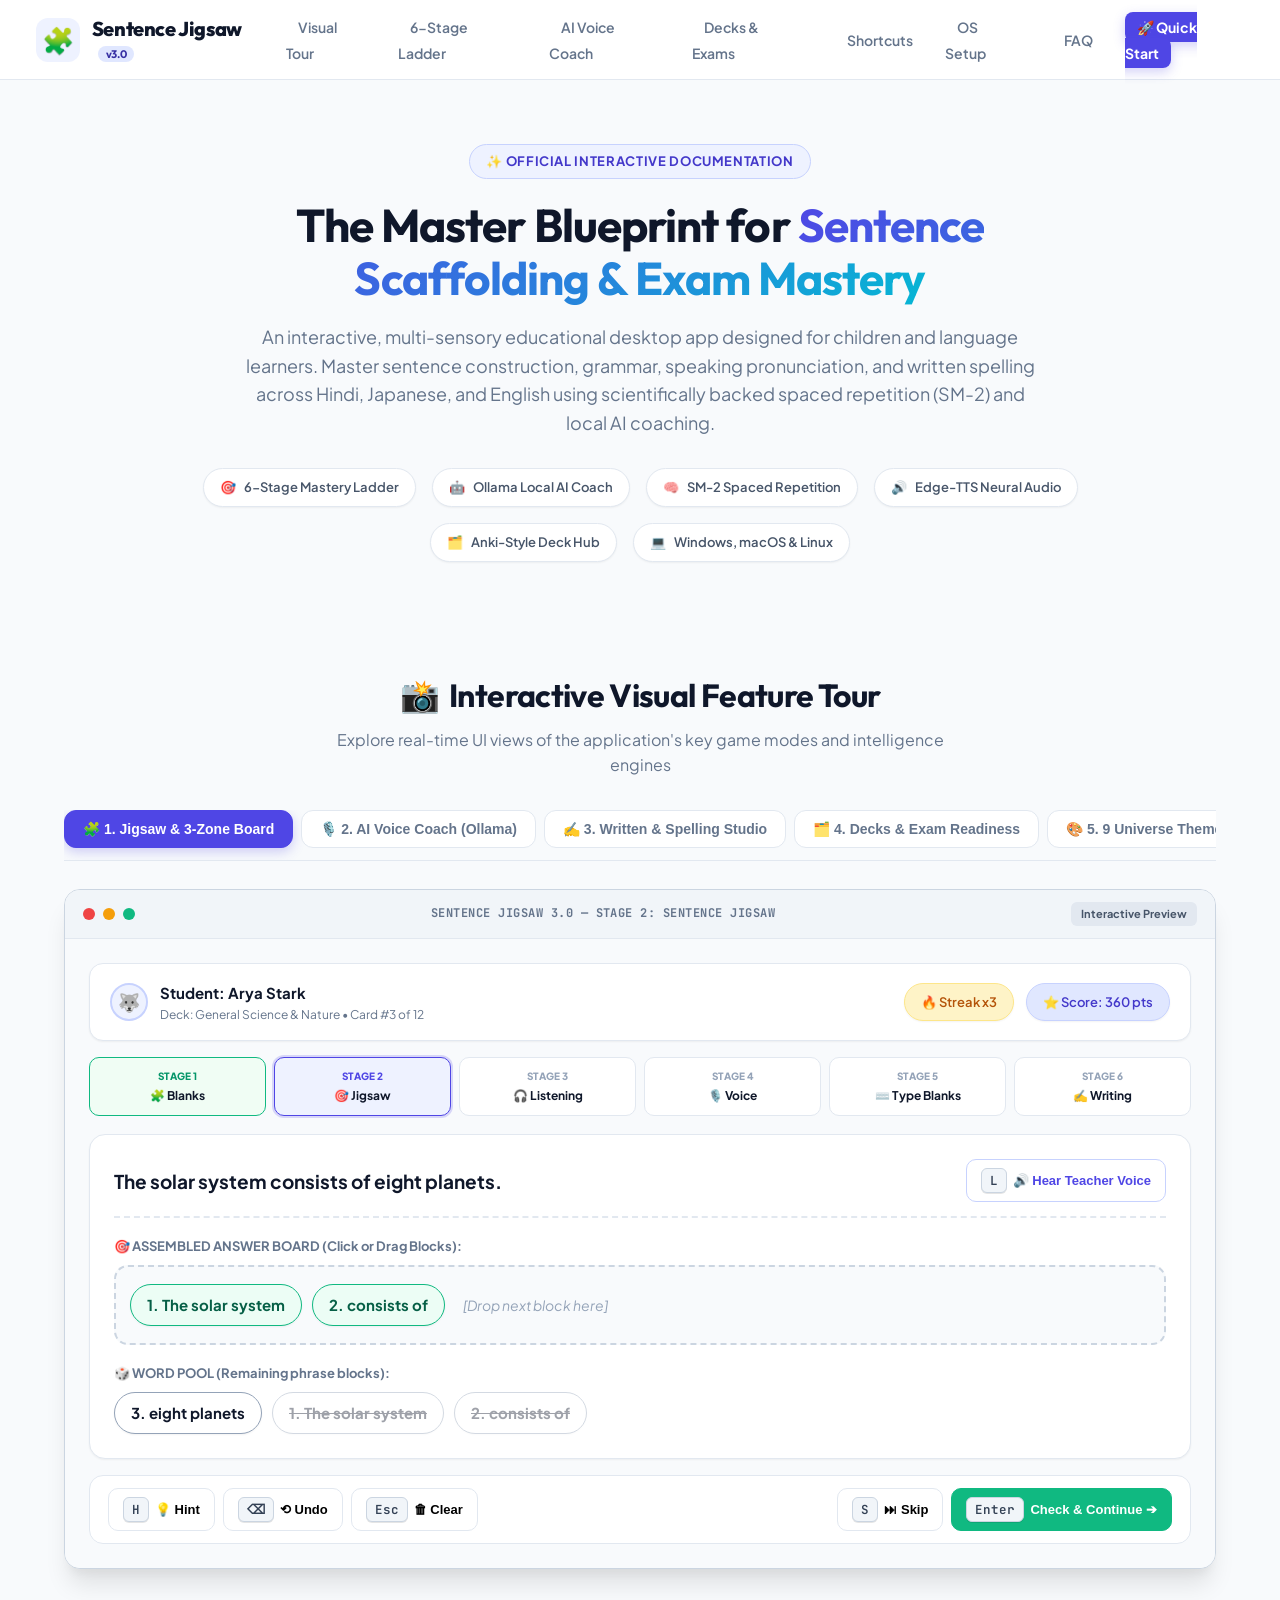
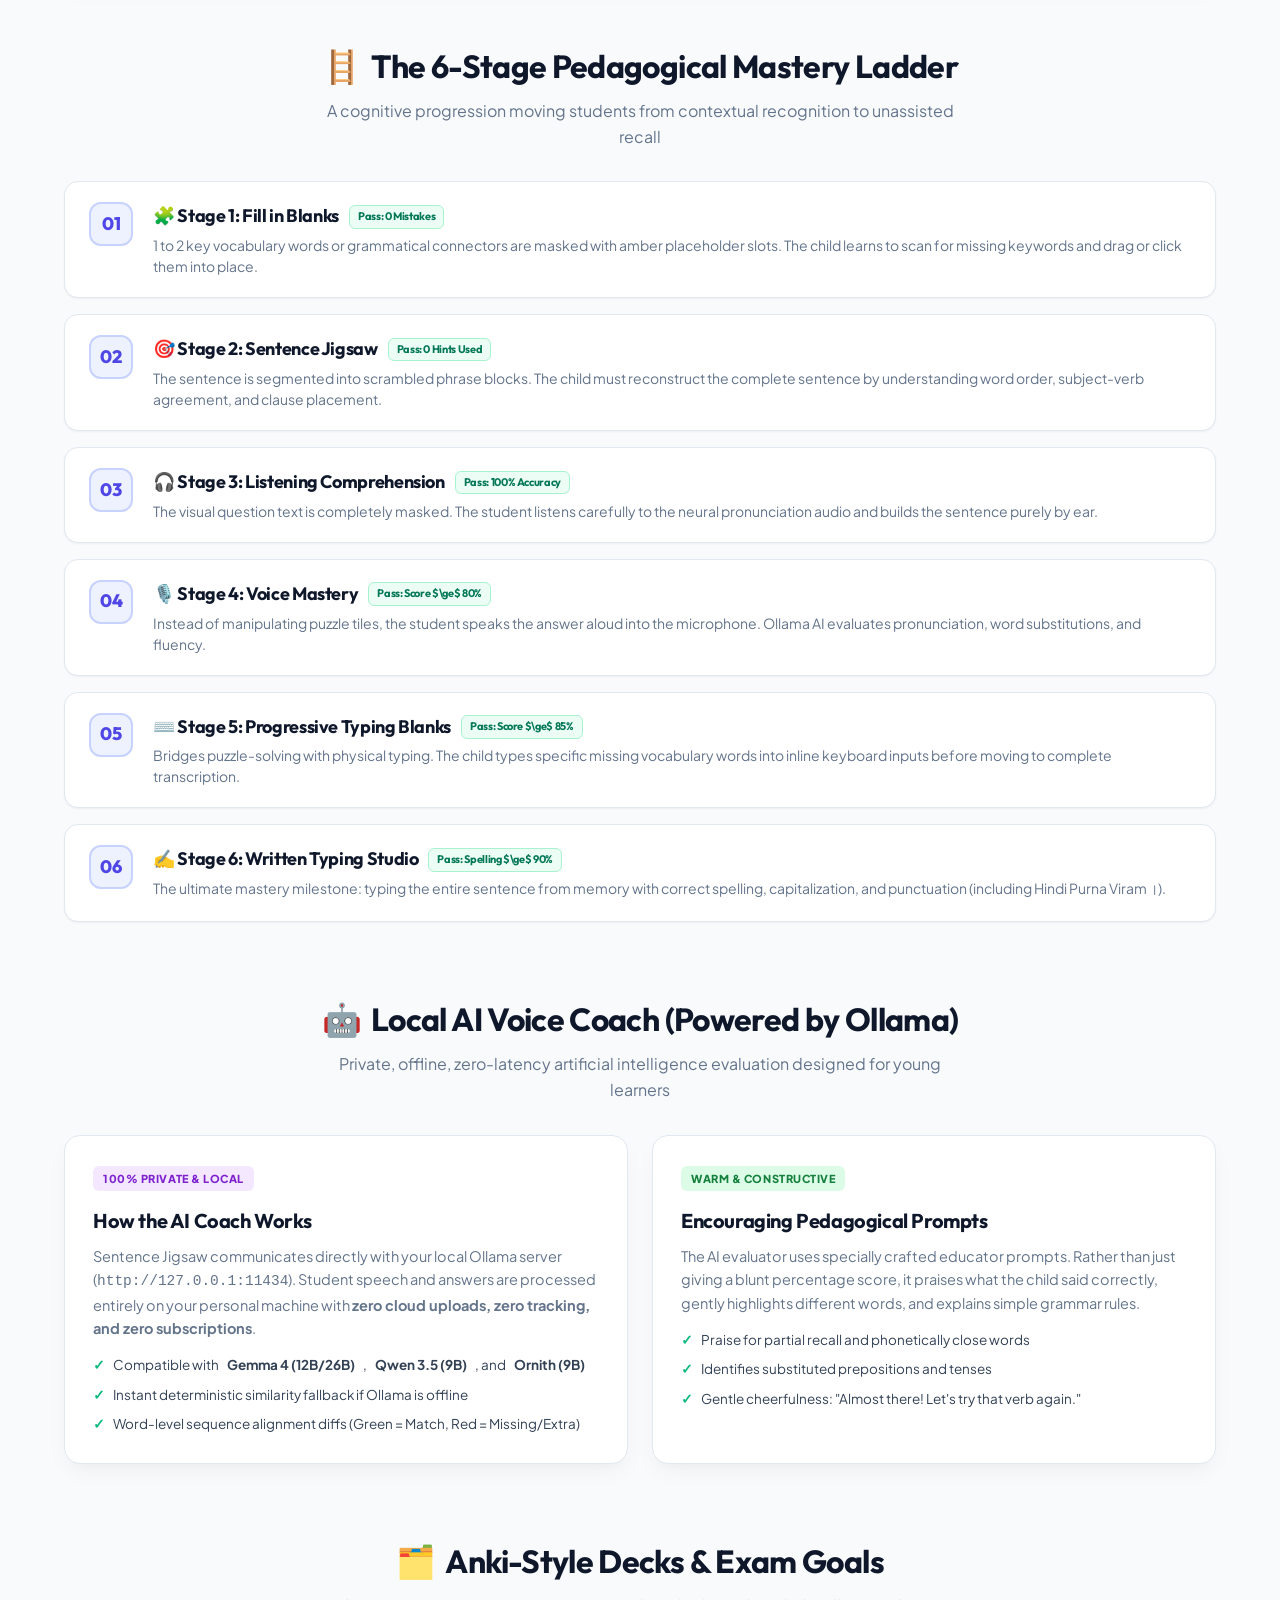
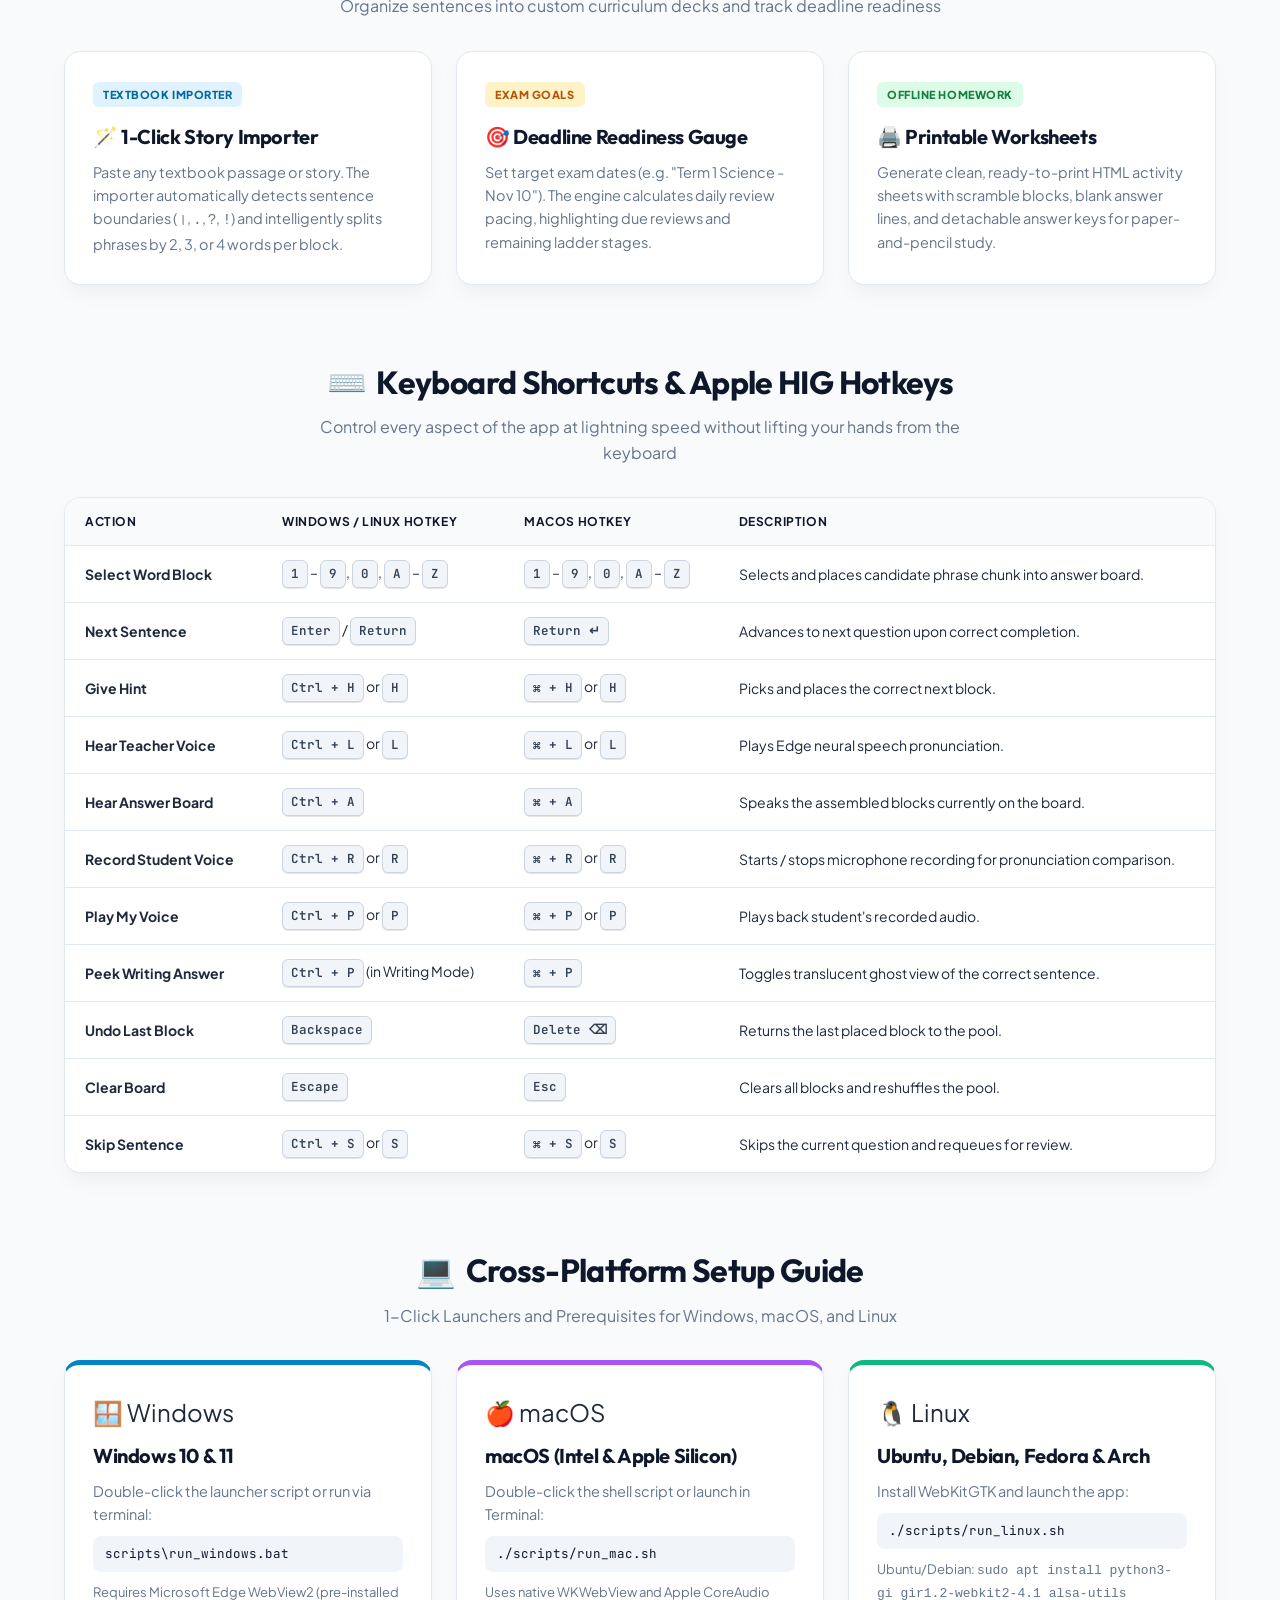
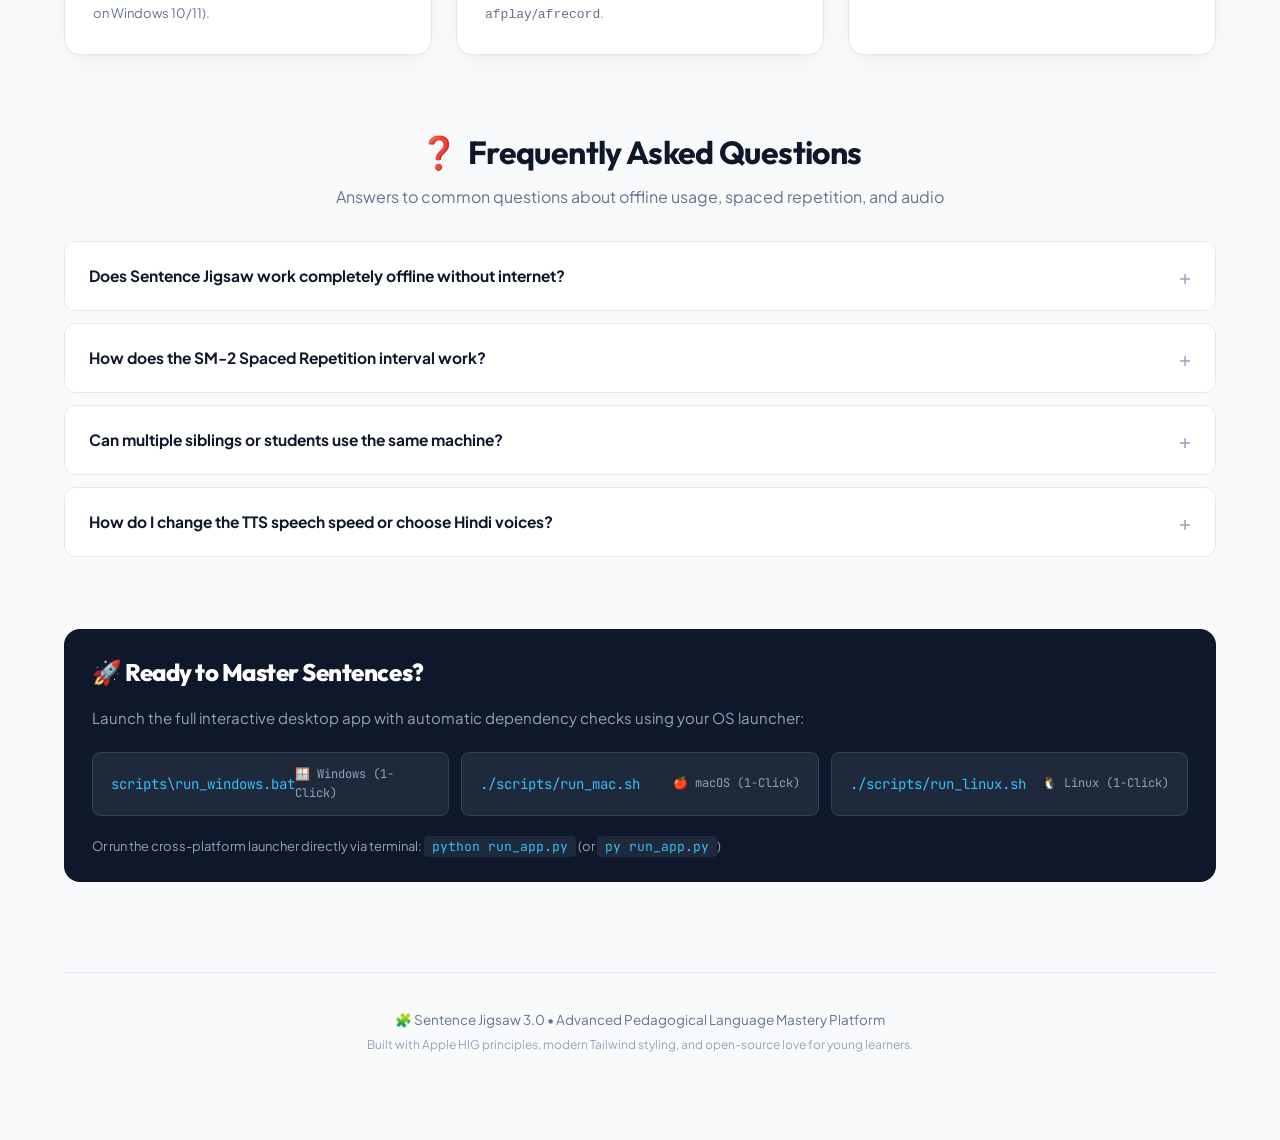
==== commit 4ac47536: "docs: update student name to Arya Stark with wolf avatar, remove stale launch/test references" ====
--- a/usage_guide/index.html
+++ b/usage_guide/index.html
@@ -896,9 +896,9 @@
             <!-- Mock Header -->
             <div class="mock-header">
               <div class="mock-profile">
-                <div class="avatar-circle">👤</div>
+                <div class="avatar-circle" title="Student Avatar">🐺</div>
                 <div>
-                  <strong style="color:#0f172a; font-size:15px;">Student: Arya Sharma</strong>
+                  <strong style="color:#0f172a; font-size:15px;">Student: Arya Stark</strong>
                   <div style="font-size:12px; color:#64748b;">Deck: General Science & Nature • Card #3 of 12</div>
                 </div>
               </div>
@@ -1498,11 +1498,22 @@
     <section id="quickstart">
       <div class="launch-box">
         <h3 style="font-size:24px; font-weight:800; color:white;">🚀 Ready to Master Sentences?</h3>
-        <p style="color:#94a3b8; font-size:15px;">Launch the full interactive desktop app now with one simple terminal command:</p>
-        <div class="launch-cmd">
-          <span>python jigsaw.py</span>
-          <span style="color:#64748b; font-size:12px;"># or: py jigsaw.py (Windows)</span>
-        </div>
+        <p style="color:#94a3b8; font-size:15px;">Launch the full interactive desktop app with automatic dependency checks using your OS launcher:</p>
+        <div style="display:grid; grid-template-columns: repeat(auto-fit, minmax(260px, 1fr)); gap: 12px; margin-top: 8px;">
+          <div class="launch-cmd">
+            <span>scripts\run_windows.bat</span>
+            <span style="color:#94a3b8; font-size:12px;">🪟 Windows (1-Click)</span>
+          </div>
+          <div class="launch-cmd">
+            <span>./scripts/run_mac.sh</span>
+            <span style="color:#94a3b8; font-size:12px;">🍎 macOS (1-Click)</span>
+          </div>
+          <div class="launch-cmd">
+            <span>./scripts/run_linux.sh</span>
+            <span style="color:#94a3b8; font-size:12px;">🐧 Linux (1-Click)</span>
+          </div>
+        </div>
+        <p style="color:#94a3b8; font-size:13px; margin-top:6px;">Or run the cross-platform launcher directly via terminal: <code style="color:#38bdf8; background:#1e293b; padding:2px 8px; border-radius:4px; font-family:'JetBrains Mono', monospace;">python run_app.py</code> (or <code style="color:#38bdf8; background:#1e293b; padding:2px 8px; border-radius:4px; font-family:'JetBrains Mono', monospace;">py run_app.py</code>)</p>
       </div>
     </section>
 
